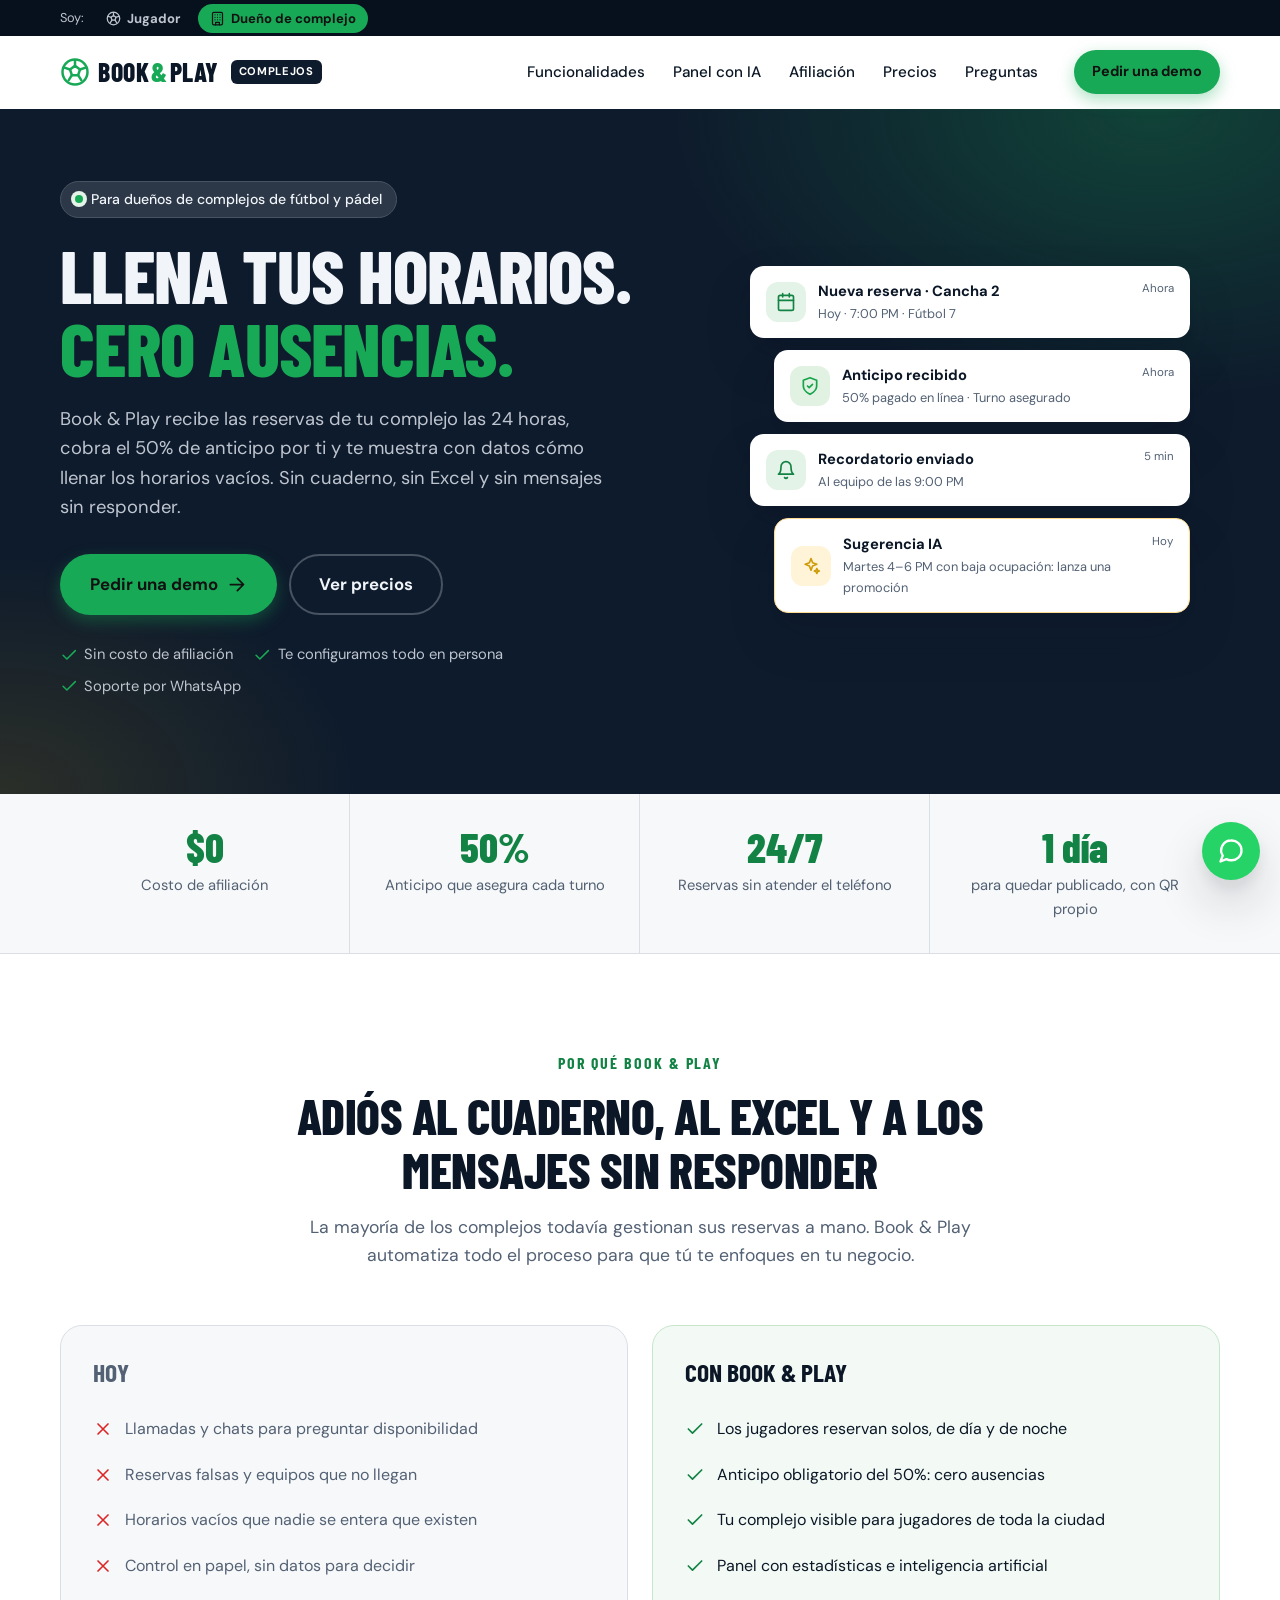
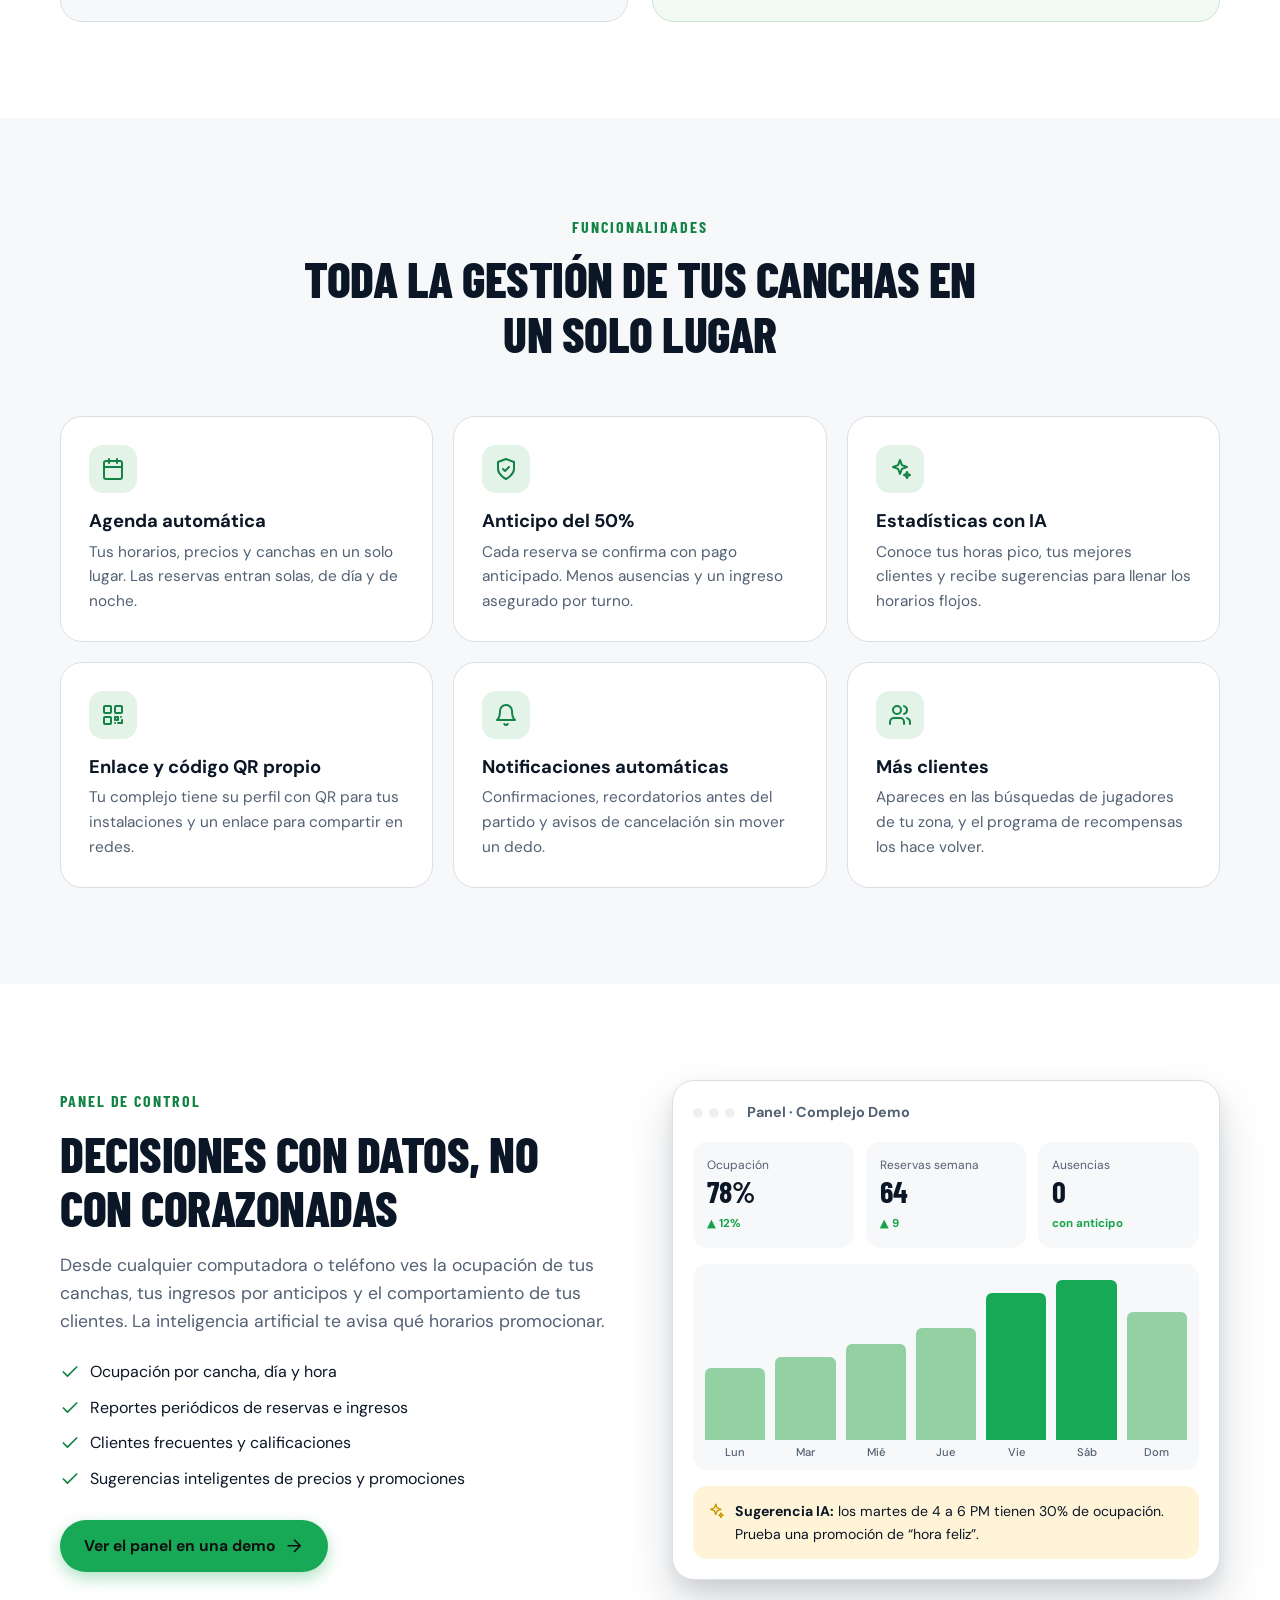
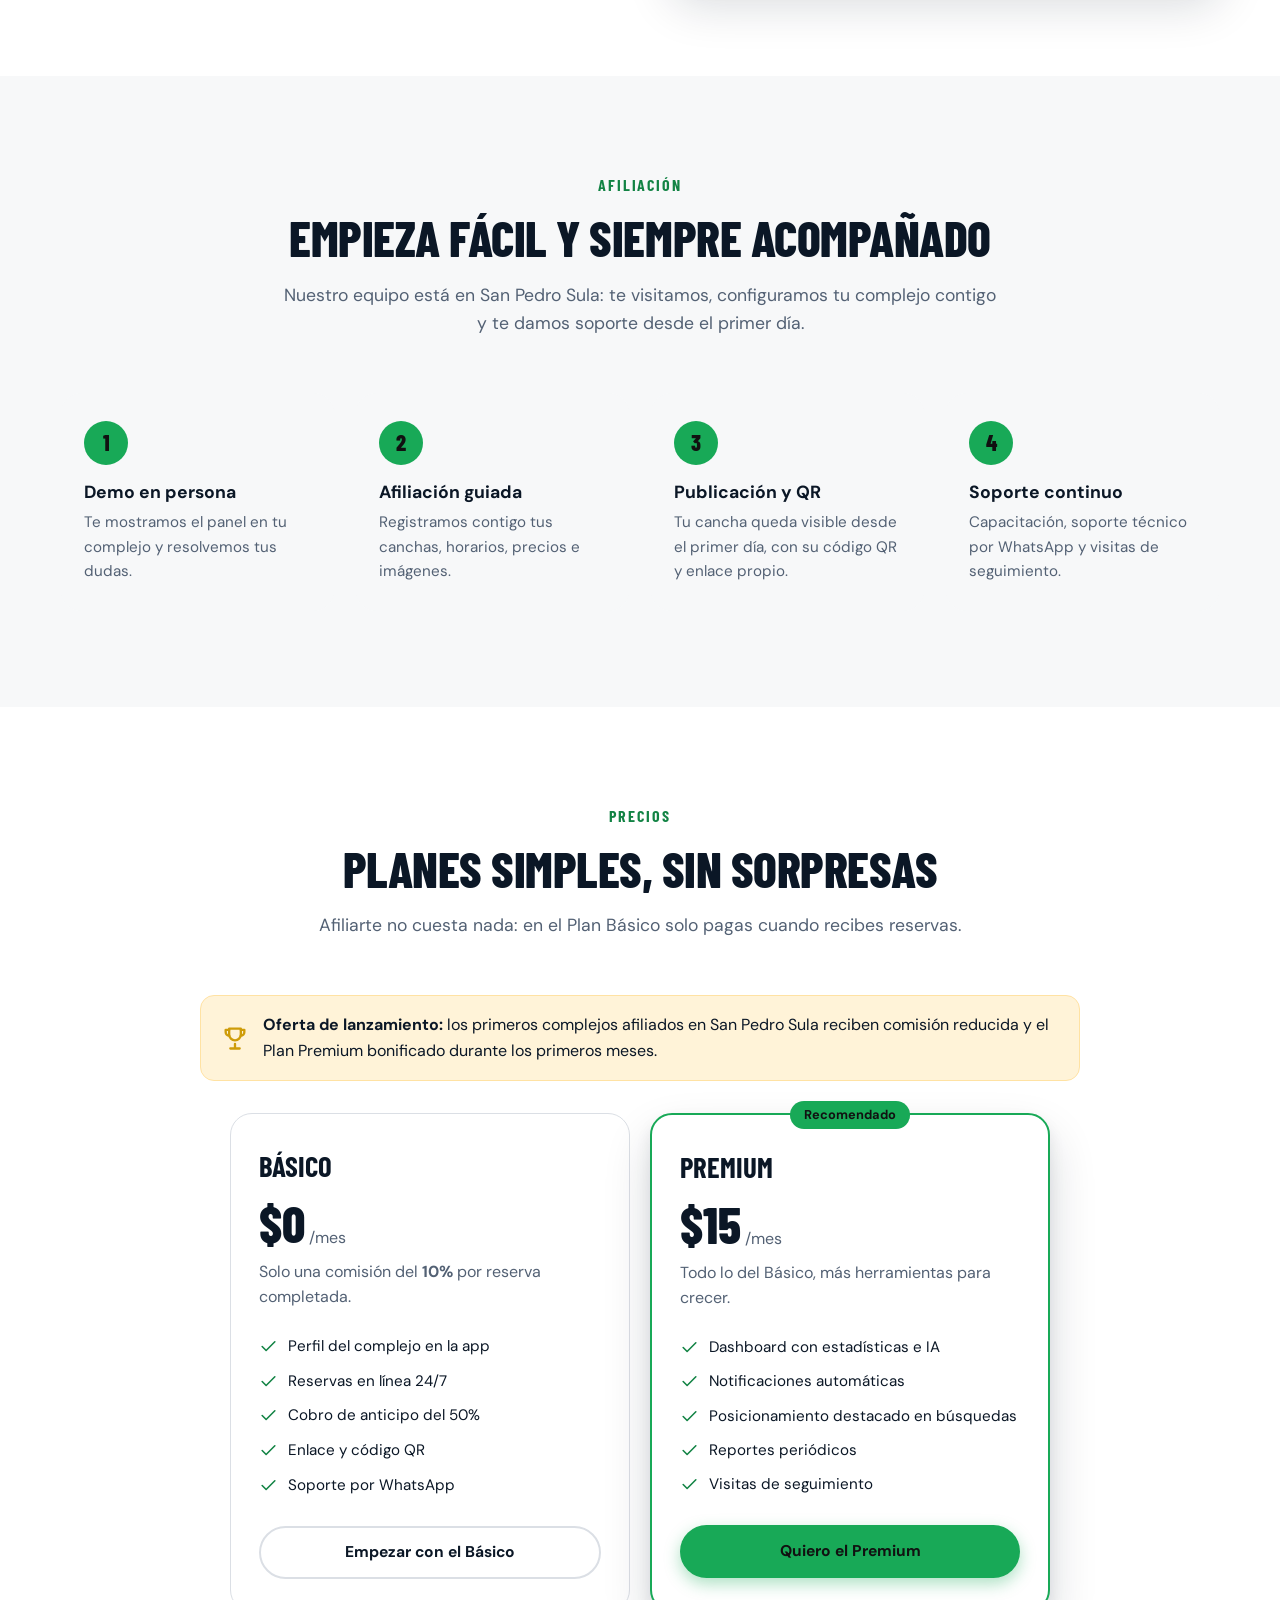
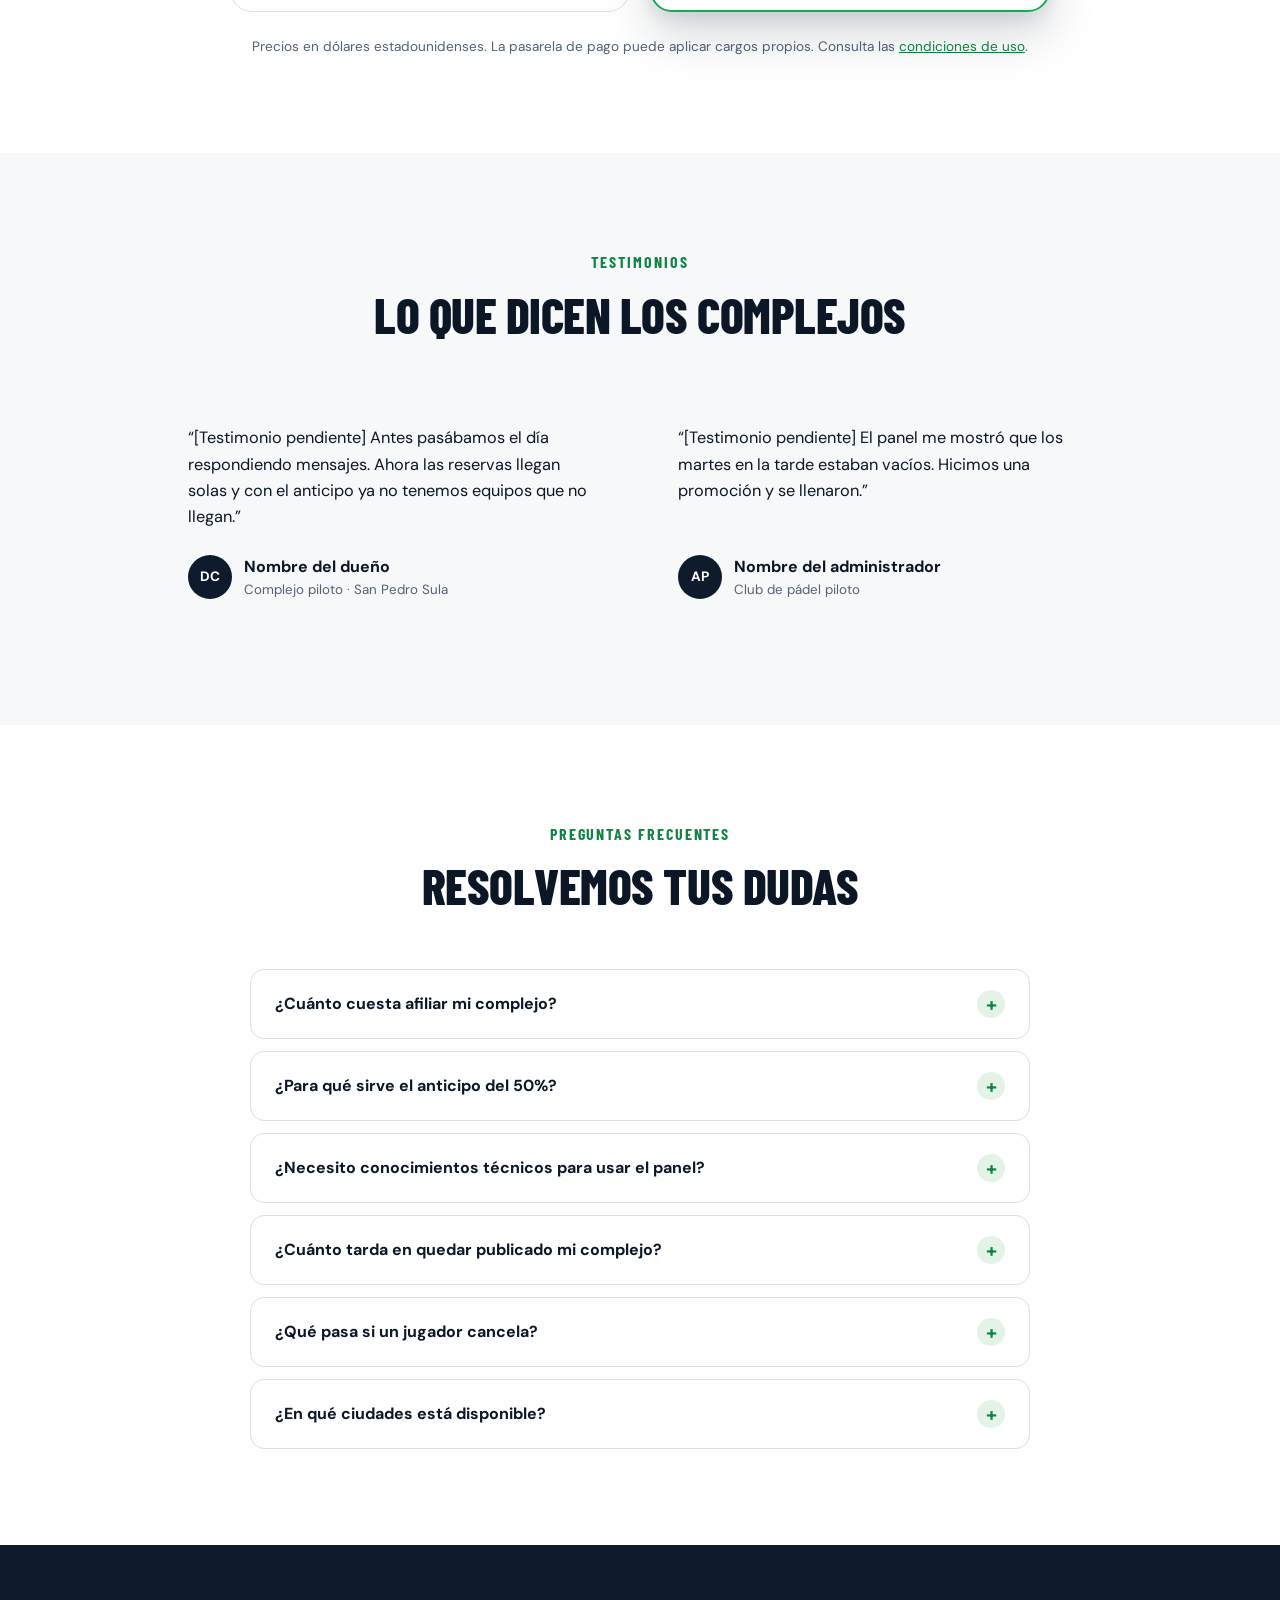
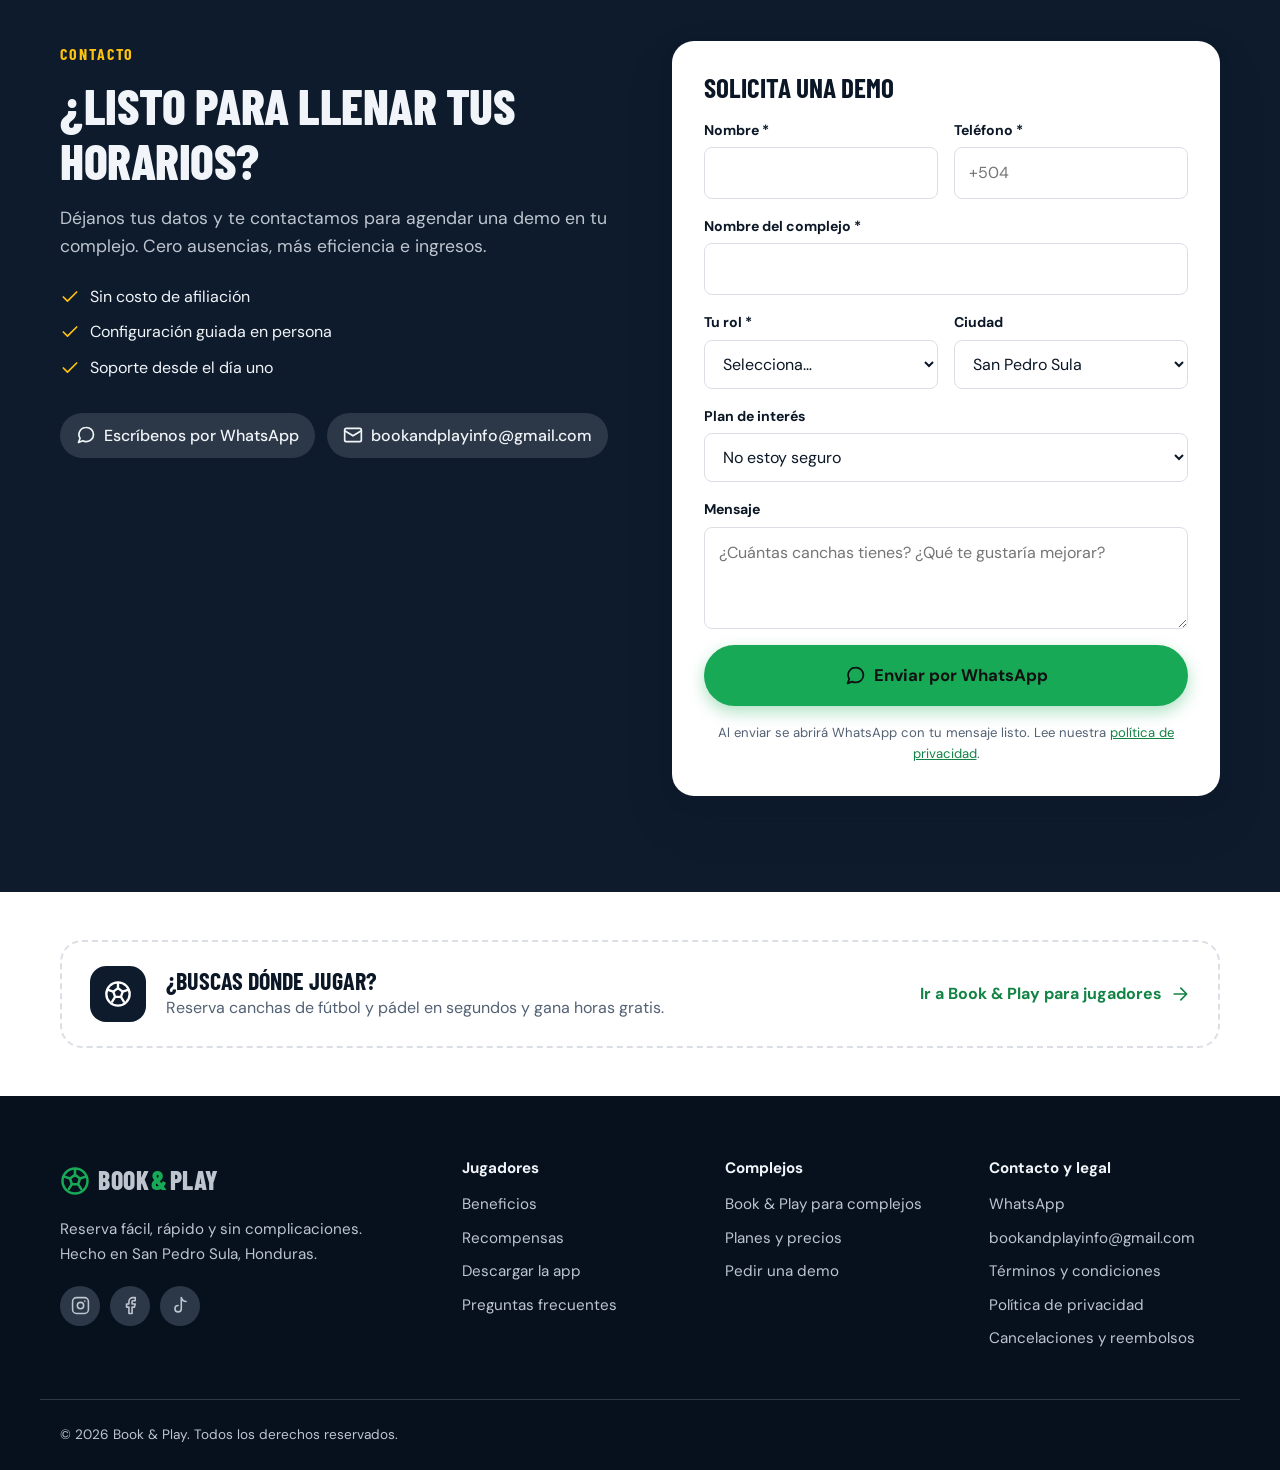
==== complejos.html @ 52aa07d8 "Separar el sitio en una página para jugadores y otra para complejos index.html queda solo para jugad" ====
<!doctype html>
<html lang="es">
<head>
  <meta charset="utf-8">
  <meta name="viewport" content="width=device-width, initial-scale=1">
  <title>Book &amp; Play para complejos — Reservas automáticas y cero ausencias</title>
  <meta name="description" content="Software de reservas para complejos de fútbol y pádel en San Pedro Sula: reservas en línea 24/7, anticipo obligatorio del 50%, estadísticas con IA y afiliación guiada en persona.">

  <meta property="og:title" content="Book &amp; Play para complejos — Cero ausencias, más eficiencia e ingresos">
  <meta property="og:description" content="Reservas automáticas con anticipo del 50% y un panel con estadísticas e IA para tu complejo deportivo.">
  <meta property="og:type" content="website">

  <link rel="icon" href="assets/favicon.svg" type="image/svg+xml">

  <link rel="preconnect" href="https://fonts.googleapis.com">
  <link rel="preconnect" href="https://fonts.gstatic.com" crossorigin>
  <link href="https://fonts.googleapis.com/css2?family=Barlow+Condensed:wght@600;700;800&family=DM+Sans:opsz,wght@9..40,400;9..40,500;9..40,700&display=swap" rel="stylesheet">

  <link rel="stylesheet" href="css/theme.css">
  <link rel="stylesheet" href="css/styles.css">
  <script src="js/theme.js"></script>
</head>
<body data-audience="complejos">
  <!-- ===== Íconos (sprite SVG) — mantener igual que en index.html ===== -->
  <svg width="0" height="0" style="position:absolute" aria-hidden="true">
    <defs>
      <symbol id="i-search" viewBox="0 0 24 24"><circle cx="11" cy="11" r="7"/><path d="m20 20-3.5-3.5"/></symbol>
      <symbol id="i-calendar" viewBox="0 0 24 24"><rect x="3" y="4" width="18" height="18" rx="2"/><path d="M16 2v4M8 2v4M3 10h18"/></symbol>
      <symbol id="i-shield" viewBox="0 0 24 24"><path d="M12 22s8-4 8-10V5l-8-3-8 3v7c0 6 8 10 8 10z"/><path d="m9 12 2 2 4-4"/></symbol>
      <symbol id="i-gift" viewBox="0 0 24 24"><rect x="3" y="8" width="18" height="4" rx="1"/><path d="M12 8v13M19 12v7a2 2 0 0 1-2 2H7a2 2 0 0 1-2-2v-7"/><path d="M7.5 8a2.5 2.5 0 0 1 0-5C11 3 12 8 12 8s1-5 4.5-5a2.5 2.5 0 0 1 0 5"/></symbol>
      <symbol id="i-chart" viewBox="0 0 24 24"><path d="M3 3v18h18"/><path d="M7 16v-5M12 16V8M17 16v-8"/></symbol>
      <symbol id="i-bell" viewBox="0 0 24 24"><path d="M6 8a6 6 0 0 1 12 0c0 7 3 9 3 9H3s3-2 3-9"/><path d="M10.3 21a1.94 1.94 0 0 0 3.4 0"/></symbol>
      <symbol id="i-star" viewBox="0 0 24 24"><path d="m12 2 3.09 6.26L22 9.27l-5 4.87 1.18 6.88L12 17.77l-6.18 3.25L7 14.14 2 9.27l6.91-1.01z"/></symbol>
      <symbol id="i-share" viewBox="0 0 24 24"><circle cx="18" cy="5" r="3"/><circle cx="6" cy="12" r="3"/><circle cx="18" cy="19" r="3"/><path d="m8.6 13.5 6.8 4M15.4 6.5l-6.8 4"/></symbol>
      <symbol id="i-qr" viewBox="0 0 24 24"><rect x="3" y="3" width="7" height="7" rx="1"/><rect x="14" y="3" width="7" height="7" rx="1"/><rect x="3" y="14" width="7" height="7" rx="1"/><path d="M14 14h3v3h-3zM20 14v.01M14 20h.01M17 20h4v-3"/></symbol>
      <symbol id="i-sparkles" viewBox="0 0 24 24"><path d="M12 3l1.9 5.1L19 10l-5.1 1.9L12 17l-1.9-5.1L5 10l5.1-1.9z"/><path d="M19 15l.9 2.1L22 18l-2.1.9L19 21l-.9-2.1L16 18l2.1-.9z"/></symbol>
      <symbol id="i-clock" viewBox="0 0 24 24"><circle cx="12" cy="12" r="9"/><path d="M12 7v5l3 2"/></symbol>
      <symbol id="i-trophy" viewBox="0 0 24 24"><path d="M8 21h8M12 17v4M7 4h10v5a5 5 0 0 1-10 0z"/><path d="M17 5h3v2a3 3 0 0 1-3 3M7 5H4v2a3 3 0 0 0 3 3"/></symbol>
      <symbol id="i-check" viewBox="0 0 24 24"><path d="M20 6 9 17l-5-5"/></symbol>
      <symbol id="i-x" viewBox="0 0 24 24"><path d="M18 6 6 18M6 6l12 12"/></symbol>
      <symbol id="i-users" viewBox="0 0 24 24"><path d="M16 21v-2a4 4 0 0 0-4-4H6a4 4 0 0 0-4 4v2"/><circle cx="9" cy="7" r="4"/><path d="M22 21v-2a4 4 0 0 0-3-3.87M16 3.13a4 4 0 0 1 0 7.75"/></symbol>
      <symbol id="i-chat" viewBox="0 0 24 24"><path d="M21 11.5a8.4 8.4 0 0 1-9 8.4 8.6 8.6 0 0 1-3.9-.9L3 21l1.9-5.1A8.4 8.4 0 0 1 12 3a8.4 8.4 0 0 1 9 8.5z"/></symbol>
      <symbol id="i-card" viewBox="0 0 24 24"><rect x="2" y="5" width="20" height="14" rx="2"/><path d="M2 10h20"/></symbol>
      <symbol id="i-pin" viewBox="0 0 24 24"><path d="M20 10c0 6-8 12-8 12s-8-6-8-12a8 8 0 0 1 16 0z"/><circle cx="12" cy="10" r="3"/></symbol>
      <symbol id="i-mail" viewBox="0 0 24 24"><rect x="2" y="4" width="20" height="16" rx="2"/><path d="m22 7-10 6L2 7"/></symbol>
      <symbol id="i-arrow" viewBox="0 0 24 24"><path d="M5 12h14M13 5l7 7-7 7"/></symbol>
      <symbol id="i-menu" viewBox="0 0 24 24"><path d="M4 6h16M4 12h16M4 18h16"/></symbol>
      <symbol id="i-building" viewBox="0 0 24 24"><rect x="4" y="2" width="16" height="20" rx="2"/><path d="M9 22v-4h6v4M8 6h.01M16 6h.01M12 6h.01M12 10h.01M12 14h.01M16 10h.01M16 14h.01M8 10h.01M8 14h.01"/></symbol>
      <symbol id="i-instagram" viewBox="0 0 24 24"><rect x="2" y="2" width="20" height="20" rx="5"/><circle cx="12" cy="12" r="4"/><path d="M17.5 6.5h.01"/></symbol>
      <symbol id="i-facebook" viewBox="0 0 24 24"><path d="M18 2h-3a5 5 0 0 0-5 5v3H7v4h3v8h4v-8h3l1-4h-4V7a1 1 0 0 1 1-1h3z"/></symbol>
      <symbol id="i-tiktok" viewBox="0 0 24 24"><path d="M9 12a4 4 0 1 0 4 4V2c1 3 3 5 6 5"/></symbol>
      <symbol id="i-ball" viewBox="0 0 24 24"><circle cx="12" cy="12" r="10"/><path d="m12 7 4 3-1.5 4.5h-5L8 10z"/><path d="M12 7V2.5M16 10l4.5-1.5M14.5 14.5l2.5 4M9.5 14.5 7 18.5M8 10 3.5 8.5"/></symbol>
    </defs>
  </svg>

  <a class="skip-link" href="#contenido">Saltar al contenido</a>

  <!-- ===================== HEADER (con selector de público) ===================== -->
  <header class="site-header" data-header>
    <nav class="audience-bar" aria-label="Elige tu perfil">
      <div class="container audience-bar__inner">
        <span class="audience-bar__label">Soy:</span>
        <a class="audience-bar__link" href="index.html"><svg><use href="#i-ball"/></svg> Jugador</a>
        <a class="audience-bar__link" href="complejos.html" aria-current="page"><svg><use href="#i-building"/></svg> Dueño de complejo</a>
      </div>
    </nav>
    <div class="container site-header__inner">
      <a class="logo" href="complejos.html" aria-label="Book & Play para complejos, inicio">
        <svg class="logo__mark"><use href="#i-ball"/></svg>
        <span class="logo__text">Book<span class="logo__amp">&amp;</span>Play</span>
        <span class="logo__tag">Complejos</span>
      </a>

      <nav class="nav" id="nav" aria-label="Principal">
        <ul class="nav__list">
          <li><a href="#funcionalidades">Funcionalidades</a></li>
          <li><a href="#panel">Panel con IA</a></li>
          <li><a href="#como-funciona">Afiliación</a></li>
          <li><a href="#precios">Precios</a></li>
          <li><a href="#preguntas">Preguntas</a></li>
        </ul>
        <div class="nav__cta">
          <a class="btn btn--primary btn--sm" href="#contacto">Pedir una demo</a>
        </div>
      </nav>

      <button class="nav-toggle" type="button" aria-controls="nav" aria-expanded="false" aria-label="Abrir menú" data-nav-toggle>
        <svg><use href="#i-menu"/></svg>
      </button>
    </div>
  </header>

  <main id="contenido">
    <!-- ===================== HERO (complejos) ===================== -->
    <section class="hero hero--dark" id="inicio">
      <div class="container hero__grid">
        <div class="hero__copy">
          <p class="pill pill--dark"><span class="pill__dot"></span> Para dueños de complejos de fútbol y pádel</p>
          <h1 class="hero__title">Llena tus horarios. <span class="hl">Cero ausencias.</span></h1>
          <p class="hero__lead">Book &amp; Play recibe las reservas de tu complejo las 24 horas, cobra el 50% de anticipo por ti y te muestra con datos cómo llenar los horarios vacíos. Sin cuaderno, sin Excel y sin mensajes sin responder.</p>
          <div class="hero__ctas">
            <a class="btn btn--primary btn--lg" href="#contacto">Pedir una demo <svg><use href="#i-arrow"/></svg></a>
            <a class="btn btn--outline-light btn--lg" href="#precios">Ver precios</a>
          </div>
          <ul class="hero__trust">
            <li><svg><use href="#i-check"/></svg> Sin costo de afiliación</li>
            <li><svg><use href="#i-check"/></svg> Te configuramos todo en persona</li>
            <li><svg><use href="#i-check"/></svg> Soporte por WhatsApp</li>
          </ul>
        </div>

        <!-- Notificaciones que recibe el dueño (ilustrativo) -->
        <div class="notif-stack" aria-hidden="true">
          <div class="notif">
            <span class="notif__icon"><svg><use href="#i-calendar"/></svg></span>
            <div><strong>Nueva reserva · Cancha 2</strong><small>Hoy · 7:00 PM · Fútbol 7</small></div>
            <em>Ahora</em>
          </div>
          <div class="notif">
            <span class="notif__icon notif__icon--ok"><svg><use href="#i-shield"/></svg></span>
            <div><strong>Anticipo recibido</strong><small>50% pagado en línea · Turno asegurado</small></div>
            <em>Ahora</em>
          </div>
          <div class="notif">
            <span class="notif__icon"><svg><use href="#i-bell"/></svg></span>
            <div><strong>Recordatorio enviado</strong><small>Al equipo de las 9:00 PM</small></div>
            <em>5 min</em>
          </div>
          <div class="notif notif--ai">
            <span class="notif__icon notif__icon--accent"><svg><use href="#i-sparkles"/></svg></span>
            <div><strong>Sugerencia IA</strong><small>Martes 4–6 PM con baja ocupación: lanza una promoción</small></div>
            <em>Hoy</em>
          </div>
        </div>
      </div>
    </section>

    <!-- ===================== DATOS CLAVE ===================== -->
    <section class="facts facts--light" aria-label="Datos clave">
      <div class="container facts__grid">
        <div class="fact"><strong>$0</strong><span>Costo de afiliación</span></div>
        <div class="fact"><strong>50%</strong><span>Anticipo que asegura cada turno</span></div>
        <div class="fact"><strong>24/7</strong><span>Reservas sin atender el teléfono</span></div>
        <div class="fact"><strong>1 día</strong><span>para quedar publicado, con QR propio</span></div>
      </div>
    </section>

    <!-- ===================== PROBLEMA → SOLUCIÓN ===================== -->
    <section class="section" id="propuesta">
      <div class="container">
        <header class="section__head">
          <p class="eyebrow">Por qué Book &amp; Play</p>
          <h2 class="section__title">Adiós al cuaderno, al Excel y a los mensajes sin responder</h2>
          <p class="section__lead">La mayoría de los complejos todavía gestionan sus reservas a mano. Book &amp; Play automatiza todo el proceso para que tú te enfoques en tu negocio.</p>
        </header>

        <div class="compare">
          <div class="compare__col compare__col--before reveal">
            <h3>Hoy</h3>
            <ul>
              <li><svg><use href="#i-x"/></svg> Llamadas y chats para preguntar disponibilidad</li>
              <li><svg><use href="#i-x"/></svg> Reservas falsas y equipos que no llegan</li>
              <li><svg><use href="#i-x"/></svg> Horarios vacíos que nadie se entera que existen</li>
              <li><svg><use href="#i-x"/></svg> Control en papel, sin datos para decidir</li>
            </ul>
          </div>
          <div class="compare__col compare__col--after reveal">
            <h3>Con Book &amp; Play</h3>
            <ul>
              <li><svg><use href="#i-check"/></svg> Los jugadores reservan solos, de día y de noche</li>
              <li><svg><use href="#i-check"/></svg> Anticipo obligatorio del 50%: cero ausencias</li>
              <li><svg><use href="#i-check"/></svg> Tu complejo visible para jugadores de toda la ciudad</li>
              <li><svg><use href="#i-check"/></svg> Panel con estadísticas e inteligencia artificial</li>
            </ul>
          </div>
        </div>
      </div>
    </section>

    <!-- ===================== FUNCIONALIDADES ===================== -->
    <section class="section section--alt" id="funcionalidades">
      <div class="container">
        <header class="section__head">
          <p class="eyebrow">Funcionalidades</p>
          <h2 class="section__title">Toda la gestión de tus canchas en un solo lugar</h2>
        </header>
        <div class="cards">
          <article class="card reveal">
            <span class="card__icon"><svg><use href="#i-calendar"/></svg></span>
            <h3>Agenda automática</h3>
            <p>Tus horarios, precios y canchas en un solo lugar. Las reservas entran solas, de día y de noche.</p>
          </article>
          <article class="card reveal">
            <span class="card__icon"><svg><use href="#i-shield"/></svg></span>
            <h3>Anticipo del 50%</h3>
            <p>Cada reserva se confirma con pago anticipado. Menos ausencias y un ingreso asegurado por turno.</p>
          </article>
          <article class="card reveal">
            <span class="card__icon"><svg><use href="#i-sparkles"/></svg></span>
            <h3>Estadísticas con IA</h3>
            <p>Conoce tus horas pico, tus mejores clientes y recibe sugerencias para llenar los horarios flojos.</p>
          </article>
          <article class="card reveal">
            <span class="card__icon"><svg><use href="#i-qr"/></svg></span>
            <h3>Enlace y código QR propio</h3>
            <p>Tu complejo tiene su perfil con QR para tus instalaciones y un enlace para compartir en redes.</p>
          </article>
          <article class="card reveal">
            <span class="card__icon"><svg><use href="#i-bell"/></svg></span>
            <h3>Notificaciones automáticas</h3>
            <p>Confirmaciones, recordatorios antes del partido y avisos de cancelación sin mover un dedo.</p>
          </article>
          <article class="card reveal">
            <span class="card__icon"><svg><use href="#i-users"/></svg></span>
            <h3>Más clientes</h3>
            <p>Apareces en las búsquedas de jugadores de tu zona, y el programa de recompensas los hace volver.</p>
          </article>
        </div>
      </div>
    </section>

    <!-- ===================== PANEL ===================== -->
    <section class="section" id="panel">
      <div class="container split">
        <div class="split__copy">
          <p class="eyebrow">Panel de control</p>
          <h2 class="section__title">Decisiones con datos, no con corazonadas</h2>
          <p class="section__lead">Desde cualquier computadora o teléfono ves la ocupación de tus canchas, tus ingresos por anticipos y el comportamiento de tus clientes. La inteligencia artificial te avisa qué horarios promocionar.</p>
          <ul class="checklist">
            <li><svg><use href="#i-check"/></svg> Ocupación por cancha, día y hora</li>
            <li><svg><use href="#i-check"/></svg> Reportes periódicos de reservas e ingresos</li>
            <li><svg><use href="#i-check"/></svg> Clientes frecuentes y calificaciones</li>
            <li><svg><use href="#i-check"/></svg> Sugerencias inteligentes de precios y promociones</li>
          </ul>
          <a class="btn btn--primary" href="#contacto">Ver el panel en una demo <svg><use href="#i-arrow"/></svg></a>
        </div>

        <!-- Mockup del dashboard (datos ilustrativos) -->
        <div class="dash reveal" aria-hidden="true">
          <div class="dash__top">
            <span class="dash__dots"><i></i><i></i><i></i></span>
            <span class="dash__title">Panel · Complejo Demo</span>
          </div>
          <div class="dash__kpis">
            <div><small>Ocupación</small><strong>78%</strong><em class="up">▲ 12%</em></div>
            <div><small>Reservas semana</small><strong>64</strong><em class="up">▲ 9</em></div>
            <div><small>Ausencias</small><strong>0</strong><em class="up">con anticipo</em></div>
          </div>
          <div class="dash__chart">
            <div class="dash__bars">
              <span style="--h:45%"><b>Lun</b></span>
              <span style="--h:52%"><b>Mar</b></span>
              <span style="--h:60%"><b>Mié</b></span>
              <span style="--h:70%"><b>Jue</b></span>
              <span style="--h:92%" class="is-peak"><b>Vie</b></span>
              <span style="--h:100%" class="is-peak"><b>Sáb</b></span>
              <span style="--h:80%"><b>Dom</b></span>
            </div>
          </div>
          <div class="dash__ai">
            <svg><use href="#i-sparkles"/></svg>
            <p><strong>Sugerencia IA:</strong> los martes de 4 a 6 PM tienen 30% de ocupación. Prueba una promoción de “hora feliz”.</p>
          </div>
        </div>
      </div>
    </section>

    <!-- ===================== CÓMO FUNCIONA ===================== -->
    <section class="section section--alt" id="como-funciona">
      <div class="container">
        <header class="section__head">
          <p class="eyebrow">Afiliación</p>
          <h2 class="section__title">Empieza fácil y siempre acompañado</h2>
          <p class="section__lead">Nuestro equipo está en San Pedro Sula: te visitamos, configuramos tu complejo contigo y te damos soporte desde el primer día.</p>
        </header>

        <ol class="steps">
          <li class="step reveal">
            <span class="step__num">1</span>
            <h3>Demo en persona</h3>
            <p>Te mostramos el panel en tu complejo y resolvemos tus dudas.</p>
          </li>
          <li class="step reveal">
            <span class="step__num">2</span>
            <h3>Afiliación guiada</h3>
            <p>Registramos contigo tus canchas, horarios, precios e imágenes.</p>
          </li>
          <li class="step reveal">
            <span class="step__num">3</span>
            <h3>Publicación y QR</h3>
            <p>Tu cancha queda visible desde el primer día, con su código QR y enlace propio.</p>
          </li>
          <li class="step reveal">
            <span class="step__num">4</span>
            <h3>Soporte continuo</h3>
            <p>Capacitación, soporte técnico por WhatsApp y visitas de seguimiento.</p>
          </li>
        </ol>
      </div>
    </section>

    <!-- ===================== PRECIOS ===================== -->
    <section class="section" id="precios">
      <div class="container">
        <header class="section__head">
          <p class="eyebrow">Precios</p>
          <h2 class="section__title">Planes simples, sin sorpresas</h2>
          <p class="section__lead">Afiliarte no cuesta nada: en el Plan Básico solo pagas cuando recibes reservas.</p>
        </header>

        <!-- TODO equipo: confirmar comisión final y oferta de lanzamiento -->
        <div class="promo-banner reveal">
          <svg><use href="#i-trophy"/></svg>
          <p><strong>Oferta de lanzamiento:</strong> los primeros complejos afiliados en San Pedro Sula reciben comisión reducida y el Plan Premium bonificado durante los primeros meses.</p>
        </div>

        <div class="pricing pricing--two">
          <article class="plan reveal">
            <h3 class="plan__name">Básico</h3>
            <p class="plan__price"><span class="plan__amount">$0</span><span class="plan__period">/mes</span></p>
            <p class="plan__desc">Solo una comisión del <strong>10%</strong> por reserva completada.</p>
            <ul class="plan__list">
              <li><svg><use href="#i-check"/></svg> Perfil del complejo en la app</li>
              <li><svg><use href="#i-check"/></svg> Reservas en línea 24/7</li>
              <li><svg><use href="#i-check"/></svg> Cobro de anticipo del 50%</li>
              <li><svg><use href="#i-check"/></svg> Enlace y código QR</li>
              <li><svg><use href="#i-check"/></svg> Soporte por WhatsApp</li>
            </ul>
            <a class="btn btn--outline btn--block" href="#contacto" data-plan="Básico">Empezar con el Básico</a>
          </article>

          <article class="plan plan--featured reveal">
            <p class="plan__badge">Recomendado</p>
            <h3 class="plan__name">Premium</h3>
            <p class="plan__price"><span class="plan__amount">$15</span><span class="plan__period">/mes</span></p>
            <p class="plan__desc">Todo lo del Básico, más herramientas para crecer.</p>
            <ul class="plan__list">
              <li><svg><use href="#i-check"/></svg> Dashboard con estadísticas e IA</li>
              <li><svg><use href="#i-check"/></svg> Notificaciones automáticas</li>
              <li><svg><use href="#i-check"/></svg> Posicionamiento destacado en búsquedas</li>
              <li><svg><use href="#i-check"/></svg> Reportes periódicos</li>
              <li><svg><use href="#i-check"/></svg> Visitas de seguimiento</li>
            </ul>
            <a class="btn btn--primary btn--block" href="#contacto" data-plan="Premium">Quiero el Premium</a>
          </article>
        </div>
        <p class="fine-print">Precios en dólares estadounidenses. La pasarela de pago puede aplicar cargos propios. Consulta las <a href="legal.html#terminos">condiciones de uso</a>.</p>
      </div>
    </section>

    <!-- ===================== TESTIMONIOS ===================== -->
    <!-- IMPORTANTE: estos testimonios son PLANTILLAS. Reemplazarlos por testimonios reales
         (con permiso) de los complejos del piloto antes de difundir el sitio. -->
    <section class="section section--alt" id="testimonios">
      <div class="container">
        <header class="section__head">
          <p class="eyebrow">Testimonios</p>
          <h2 class="section__title">Lo que dicen los complejos</h2>
        </header>
        <div class="quotes">
          <figure class="quote reveal">
            <blockquote>“[Testimonio pendiente] Antes pasábamos el día respondiendo mensajes. Ahora las reservas llegan solas y con el anticipo ya no tenemos equipos que no llegan.”</blockquote>
            <figcaption><span class="avatar">DC</span><span><strong>Nombre del dueño</strong><small>Complejo piloto · San Pedro Sula</small></span></figcaption>
          </figure>
          <figure class="quote reveal">
            <blockquote>“[Testimonio pendiente] El panel me mostró que los martes en la tarde estaban vacíos. Hicimos una promoción y se llenaron.”</blockquote>
            <figcaption><span class="avatar">AP</span><span><strong>Nombre del administrador</strong><small>Club de pádel piloto</small></span></figcaption>
          </figure>
        </div>
      </div>
    </section>

    <!-- ===================== FAQ ===================== -->
    <section class="section" id="preguntas">
      <div class="container container--narrow">
        <header class="section__head">
          <p class="eyebrow">Preguntas frecuentes</p>
          <h2 class="section__title">Resolvemos tus dudas</h2>
        </header>
        <div class="faq">
          <details class="faq__item">
            <summary>¿Cuánto cuesta afiliar mi complejo?</summary>
            <p>La afiliación no tiene costo. En el Plan Básico solo pagas una comisión por cada reserva completada; el Plan Premium cuesta $15 al mes e incluye el dashboard con estadísticas e IA.</p>
          </details>
          <details class="faq__item">
            <summary>¿Para qué sirve el anticipo del 50%?</summary>
            <p>Confirma que la reserva es real. Te asegura el ingreso del turno y elimina las reservas falsas y las ausencias. El jugador paga el 50% restante en tu complejo.</p>
          </details>
          <details class="faq__item">
            <summary>¿Necesito conocimientos técnicos para usar el panel?</summary>
            <p>No. Nuestro equipo te acompaña en la configuración y te capacita. El panel funciona desde cualquier computadora o teléfono.</p>
          </details>
          <details class="faq__item">
            <summary>¿Cuánto tarda en quedar publicado mi complejo?</summary>
            <p>Después de la visita de afiliación, en la que registramos tus canchas, horarios, precios e imágenes, tu complejo queda visible para los jugadores desde el primer día.</p>
          </details>
          <details class="faq__item">
            <summary>¿Qué pasa si un jugador cancela?</summary>
            <p>Se aplica la <a href="legal.html#cancelacion">política de cancelación</a>: si cancela con poca anticipación, el anticipo no se reembolsa, porque ese turno ya estaba apartado para él.</p>
          </details>
          <details class="faq__item">
            <summary>¿En qué ciudades está disponible?</summary>
            <p>Arrancamos en San Pedro Sula y su zona metropolitana (Choloma, Villanueva, La Lima y El Progreso). Luego llegaremos a Tegucigalpa y otras ciudades del país.</p>
          </details>
        </div>
      </div>
    </section>

    <!-- ===================== CONTACTO / DEMO ===================== -->
    <section class="section section--dark" id="contacto">
      <div class="container split split--top">
        <div class="split__copy">
          <p class="eyebrow eyebrow--on-dark">Contacto</p>
          <h2 class="section__title">¿Listo para llenar tus horarios?</h2>
          <p class="section__lead">Déjanos tus datos y te contactamos para agendar una demo en tu complejo. Cero ausencias, más eficiencia e ingresos.</p>
          <ul class="checklist checklist--on-dark">
            <li><svg><use href="#i-check"/></svg> Sin costo de afiliación</li>
            <li><svg><use href="#i-check"/></svg> Configuración guiada en persona</li>
            <li><svg><use href="#i-check"/></svg> Soporte desde el día uno</li>
          </ul>
          <div class="contact-direct">
            <a class="contact-direct__item" href="#" data-wa-link><svg><use href="#i-chat"/></svg> Escríbenos por WhatsApp</a>
            <a class="contact-direct__item" href="#" data-email-link><svg><use href="#i-mail"/></svg> <span data-email-text>correo</span></a>
          </div>
        </div>

        <form class="form" data-contact-form novalidate>
          <h3 class="form__title">Solicita una demo</h3>
          <div class="form__row">
            <label class="field">
              <span>Nombre *</span>
              <input type="text" name="nombre" autocomplete="name" required>
            </label>
            <label class="field">
              <span>Teléfono *</span>
              <input type="tel" name="telefono" autocomplete="tel" inputmode="tel" placeholder="+504" required>
            </label>
          </div>
          <label class="field">
            <span>Nombre del complejo *</span>
            <input type="text" name="complejo" autocomplete="organization" required>
          </label>
          <div class="form__row">
            <label class="field">
              <span>Tu rol *</span>
              <select name="rol" required>
                <option value="">Selecciona…</option>
                <option>Dueño</option>
                <option>Administrador</option>
                <option>Recepción</option>
                <option>Otro</option>
              </select>
            </label>
            <label class="field">
              <span>Ciudad</span>
              <select name="ciudad">
                <option>San Pedro Sula</option>
                <option>Choloma</option>
                <option>Villanueva</option>
                <option>La Lima</option>
                <option>El Progreso</option>
                <option>Tegucigalpa</option>
                <option>Otra</option>
              </select>
            </label>
          </div>
          <label class="field">
            <span>Plan de interés</span>
            <select name="plan">
              <option>No estoy seguro</option>
              <option>Básico</option>
              <option>Premium</option>
            </select>
          </label>
          <label class="field">
            <span>Mensaje</span>
            <textarea name="mensaje" rows="3" placeholder="¿Cuántas canchas tienes? ¿Qué te gustaría mejorar?"></textarea>
          </label>
          <p class="form__error" role="alert" hidden data-form-error>Completa los campos marcados con *.</p>
          <button class="btn btn--primary btn--block btn--lg" type="submit"><svg><use href="#i-chat"/></svg> Enviar por WhatsApp</button>
          <p class="form__note">Al enviar se abrirá WhatsApp con tu mensaje listo. Lee nuestra <a href="legal.html#privacidad">política de privacidad</a>.</p>
        </form>
      </div>
    </section>

    <!-- ===================== CRUCE AL OTRO PÚBLICO ===================== -->
    <section class="section section--tight">
      <div class="container">
        <a class="cross-banner reveal" href="index.html">
          <span class="cross-banner__icon"><svg><use href="#i-ball"/></svg></span>
          <span class="cross-banner__text">
            <strong>¿Buscas dónde jugar?</strong>
            <span>Reserva canchas de fútbol y pádel en segundos y gana horas gratis.</span>
          </span>
          <span class="cross-banner__cta">Ir a Book &amp; Play para jugadores <svg><use href="#i-arrow"/></svg></span>
        </a>
      </div>
    </section>
  </main>

  <!-- ===================== FOOTER ===================== -->
  <footer class="site-footer">
    <div class="container site-footer__grid">
      <div class="site-footer__brand">
        <a class="logo logo--light" href="index.html">
          <svg class="logo__mark"><use href="#i-ball"/></svg>
          <span class="logo__text">Book<span class="logo__amp">&amp;</span>Play</span>
        </a>
        <p>Reserva fácil, rápido y sin complicaciones. Hecho en San Pedro Sula, Honduras.</p>
        <div class="socials">
          <!-- TODO: enlaces reales de redes -->
          <a href="#" aria-label="Instagram"><svg><use href="#i-instagram"/></svg></a>
          <a href="#" aria-label="Facebook"><svg><use href="#i-facebook"/></svg></a>
          <a href="#" aria-label="TikTok"><svg><use href="#i-tiktok"/></svg></a>
        </div>
      </div>
      <div>
        <h4>Jugadores</h4>
        <ul>
          <li><a href="index.html#funcionalidades">Beneficios</a></li>
          <li><a href="index.html#recompensas">Recompensas</a></li>
          <li><a href="index.html#app">Descargar la app</a></li>
          <li><a href="index.html#preguntas">Preguntas frecuentes</a></li>
        </ul>
      </div>
      <div>
        <h4>Complejos</h4>
        <ul>
          <li><a href="complejos.html">Book &amp; Play para complejos</a></li>
          <li><a href="complejos.html#precios">Planes y precios</a></li>
          <li><a href="complejos.html#contacto">Pedir una demo</a></li>
        </ul>
      </div>
      <div>
        <h4>Contacto y legal</h4>
        <ul>
          <li><a href="#" data-wa-link>WhatsApp</a></li>
          <li><a href="#" data-email-link><span data-email-text>Correo</span></a></li>
          <li><a href="legal.html#terminos">Términos y condiciones</a></li>
          <li><a href="legal.html#privacidad">Política de privacidad</a></li>
          <li><a href="legal.html#cancelacion">Cancelaciones y reembolsos</a></li>
        </ul>
      </div>
    </div>
    <div class="container site-footer__bottom">
      <p>© <span data-year>2026</span> Book &amp; Play. Todos los derechos reservados.</p>
    </div>
  </footer>

  <!-- Botón flotante de WhatsApp -->
  <a class="wa-float" href="#" data-wa-link aria-label="Escríbenos por WhatsApp">
    <svg><use href="#i-chat"/></svg>
  </a>

  <script src="js/config.js"></script>
  <script src="js/main.js"></script>
</body>
</html>
---- css/theme.css ----
/* =====================================================================
   TEMA DE COLORES — Book & Play
   ---------------------------------------------------------------------
   Para cambiar la colorimetría de TODO el sitio, editá solo el bloque
   "1. COLORES DE MARCA". El resto se deriva automáticamente.

   Alternativas:
   - Probar paletas en vivo: abrí el sitio con ?colores  (ej: index.html?colores)
   - Desde la consola del navegador:
       BookPlayTheme.setBrandColors({ primary: '#ff5a1f' })
       BookPlayTheme.applyPalette('electrico')
   ===================================================================== */

:root {
  /* ---------- 1. COLORES DE MARCA (lo único que hay que tocar) ---------- */
  --brand-primary: #18a957;   /* Botones, enlaces, acentos principales      */
  --brand-secondary: #0e1b2c; /* Fondos oscuros, footer, títulos            */
  --brand-accent: #ffc20e;    /* Realces: badges, ofertas, detalles         */
  --brand-neutral: #64748b;   /* Base de los grises (bordes, texto suave)   */

  /* Texto que va ENCIMA de cada color de marca.
     theme.js los recalcula solo según el contraste; estos son el respaldo. */
  --on-primary: #ffffff;
  --on-secondary: #ffffff;
  --on-accent: #1a1a1a;
  /* Primario usado como texto sobre fondo blanco (theme.js lo oscurece si hace falta) */
  --primary-ink: color-mix(in oklab, var(--brand-primary) 80%, black);

  /* ---------- 2. DERIVADOS AUTOMÁTICOS (no hace falta tocarlos) ---------- */
  --primary-700: color-mix(in oklab, var(--brand-primary) 72%, black);
  --primary-600: color-mix(in oklab, var(--brand-primary) 86%, black);
  --primary-300: color-mix(in oklab, var(--brand-primary) 55%, white);
  --primary-200: color-mix(in oklab, var(--brand-primary) 30%, white);
  --primary-100: color-mix(in oklab, var(--brand-primary) 14%, white);
  --primary-50: color-mix(in oklab, var(--brand-primary) 6%, white);

  --accent-600: color-mix(in oklab, var(--brand-accent) 85%, black);
  --accent-100: color-mix(in oklab, var(--brand-accent) 22%, white);

  --secondary-900: color-mix(in oklab, var(--brand-secondary) 80%, black);
  --secondary-700: color-mix(in oklab, var(--brand-secondary) 85%, white);
  --secondary-600: color-mix(in oklab, var(--brand-secondary) 72%, white);

  /* Superficies y texto */
  --color-bg: #ffffff;
  --color-surface: color-mix(in oklab, var(--brand-neutral) 5%, white);
  --color-surface-2: color-mix(in oklab, var(--brand-neutral) 11%, white);
  --color-border: color-mix(in oklab, var(--brand-neutral) 22%, white);
  --color-text: color-mix(in oklab, var(--brand-secondary) 92%, black);
  --color-text-muted: color-mix(in oklab, var(--brand-neutral) 88%, black);
  --color-text-on-dark: #f1f5f9;
  --color-text-on-dark-muted: color-mix(in oklab, var(--brand-neutral) 40%, white);

  /* Estados */
  --color-success: #16a34a;
  --color-danger: #dc2626;
  --color-whatsapp: #25d366;

  /* ---------- 3. TIPOGRAFÍA ---------- */
  --font-display: "Barlow Condensed", "Arial Narrow", system-ui, sans-serif;
  --font-body: "DM Sans", system-ui, -apple-system, "Segoe UI", Roboto, sans-serif;

  /* ---------- 4. FORMA Y SOMBRAS ---------- */
  --radius-sm: 8px;
  --radius-md: 14px;
  --radius-lg: 22px;
  --radius-pill: 999px;
  --shadow-sm: 0 1px 2px rgb(15 23 42 / 0.06), 0 1px 3px rgb(15 23 42 / 0.08);
  --shadow-md: 0 6px 18px rgb(15 23 42 / 0.08), 0 2px 6px rgb(15 23 42 / 0.06);
  --shadow-lg: 0 24px 48px rgb(15 23 42 / 0.16), 0 8px 16px rgb(15 23 42 / 0.08);
}

/* =====================================================================
   PALETAS PREDEFINIDAS
   Se activan con <html data-theme="nombre"> o con BookPlayTheme.applyPalette('nombre').
   Para agregar una nueva: copiá un bloque y cambiá los 3 colores
   (y agregala también en PALETAS dentro de js/theme.js).
   ===================================================================== */
[data-theme="cancha"] {
  --brand-primary: #18a957;
  --brand-secondary: #0e1b2c;
  --brand-accent: #ffc20e;
}

[data-theme="portada"] {
  /* Inspirada en la portada del plan de negocios (amarillo + gris carbón) */
  --brand-primary: #ffc20e;
  --brand-secondary: #2b2b2b;
  --brand-accent: #ff7a00;
}

[data-theme="electrico"] {
  --brand-primary: #1463ff;
  --brand-secondary: #0b1533;
  --brand-accent: #c6ff3d;
}

[data-theme="padel"] {
  --brand-primary: #b6e51f;
  --brand-secondary: #13213c;
  --brand-accent: #ff5a36;
}

[data-theme="atardecer"] {
  --brand-primary: #ff5a1f;
  --brand-secondary: #1c1530;
  --brand-accent: #ffd23f;
}
---- css/styles.css ----
/* =====================================================================
   Book & Play — estilos del sitio
   Todos los colores salen de css/theme.css (variables). No usar colores
   "a mano" aquí: si hace falta uno nuevo, agregalo como variable en theme.css.
   ===================================================================== */

/* ---------- Reset y base ---------- */
*,
*::before,
*::after { box-sizing: border-box; }

html { scroll-behavior: smooth; scroll-padding-top: 124px; -webkit-text-size-adjust: 100%; }
@media (prefers-reduced-motion: reduce) { html { scroll-behavior: auto; } }

body {
  margin: 0;
  font-family: var(--font-body);
  font-size: 1rem;
  line-height: 1.6;
  color: var(--color-text);
  background: var(--color-bg);
  -webkit-font-smoothing: antialiased;
  overflow-x: clip; /* nunca permitir scroll horizontal (clip no rompe position: sticky) */
}
body.nav-open { overflow: hidden; }

img, svg { display: block; max-width: 100%; }
a { color: var(--primary-ink); }
h1, h2, h3, h4 { margin: 0; line-height: 1.1; color: inherit; }
p { margin: 0; }
ul, ol { margin: 0; padding: 0; list-style: none; }
button, input, select, textarea { font: inherit; color: inherit; }

/* Íconos del sprite */
svg:has(> use) {
  width: 1.25em;
  height: 1.25em;
  flex-shrink: 0;
  fill: none;
  stroke: currentColor;
  stroke-width: 2;
  stroke-linecap: round;
  stroke-linejoin: round;
}

:focus-visible { outline: 3px solid var(--primary-300); outline-offset: 2px; border-radius: 4px; }

.skip-link {
  position: absolute; left: 16px; top: -60px; z-index: 100;
  padding: 10px 16px; border-radius: var(--radius-sm);
  background: var(--brand-secondary); color: var(--on-secondary);
}
.skip-link:focus { top: 12px; }

.container { width: 100%; max-width: 1200px; margin: 0 auto; padding: 0 20px; }
.container--narrow { max-width: 820px; }

/* ---------- Botones ---------- */
.btn {
  display: inline-flex; align-items: center; justify-content: center; gap: 8px;
  padding: 12px 22px; border-radius: var(--radius-pill);
  border: 2px solid transparent;
  font-weight: 700; font-size: 0.975rem; text-decoration: none; cursor: pointer;
  transition: transform .15s ease, background-color .2s ease, box-shadow .2s ease, color .2s ease;
  white-space: nowrap;
}
.btn:hover { transform: translateY(-1px); }
.btn:active { transform: translateY(0); }
.btn--sm { padding: 8px 16px; font-size: 0.9rem; }
.btn--lg { padding: 15px 28px; font-size: 1.05rem; }
.btn--block { width: 100%; }

.btn--primary { background: var(--brand-primary); color: var(--on-primary); box-shadow: 0 6px 16px color-mix(in oklab, var(--brand-primary) 35%, transparent); }
.btn--primary:hover { background: var(--primary-600); }
.btn--outline { border-color: var(--color-border); color: var(--color-text); background: var(--color-bg); }
.btn--outline:hover { border-color: var(--brand-primary); color: var(--primary-ink); }
.btn--ghost { color: var(--color-text); background: transparent; }
.btn--ghost:hover { background: var(--color-surface-2); }

/* ---------- Tipografía de secciones ---------- */
.eyebrow {
  display: inline-block; margin-bottom: 12px;
  font-family: var(--font-display); font-weight: 700; font-size: 1rem;
  letter-spacing: .12em; text-transform: uppercase; color: var(--primary-ink);
}
.eyebrow--on-dark { color: var(--brand-accent); }
.eyebrow--on-primary { color: var(--on-primary); opacity: .85; }

.section { padding: 96px 0; }
.section--tight { padding: 48px 0; }
.section--alt { background: var(--color-surface); }
.section--dark { background: var(--brand-secondary); color: var(--color-text-on-dark); }
.section--dark .section__lead { color: var(--color-text-on-dark-muted); }
.section--dark .section__lead strong { color: var(--color-text-on-dark); }

.section__head { max-width: 720px; margin: 0 auto 56px; text-align: center; }
.section__title {
  font-family: var(--font-display); font-weight: 800;
  font-size: clamp(2rem, 4.2vw, 3.1rem); letter-spacing: -0.01em; text-transform: uppercase;
}
.section__lead { margin-top: 16px; font-size: 1.1rem; color: var(--color-text-muted); }

/* ---------- Header ---------- */
.site-header {
  --header-h: 72px; /* alto total del header; con barra de público = 36 + 72 */
  position: sticky; top: 0; z-index: 50;
  border-bottom: 1px solid transparent;
  transition: border-color .2s ease, box-shadow .2s ease;
}
/* El desenfoque va en un pseudo-elemento: si se pone backdrop-filter en el
   propio header, el menú móvil (position: fixed) queda atrapado dentro de él. */
.site-header::before {
  content: ""; position: absolute; inset: 0; z-index: -1;
  background: color-mix(in oklab, var(--color-bg) 85%, transparent);
  backdrop-filter: saturate(160%) blur(12px);
  -webkit-backdrop-filter: saturate(160%) blur(12px);
}
body.nav-open .site-header::before { background: var(--color-bg); }
.site-header.is-scrolled { border-bottom-color: var(--color-border); box-shadow: var(--shadow-sm); }
.site-header__inner { display: flex; align-items: center; gap: 24px; height: 72px; }

.logo { display: inline-flex; align-items: center; gap: 8px; text-decoration: none; color: var(--color-text); }
.logo__mark { width: 30px !important; height: 30px !important; color: var(--brand-primary); }
.logo__text { font-family: var(--font-display); font-weight: 800; font-size: 1.6rem; letter-spacing: .02em; text-transform: uppercase; }
.logo__amp { color: var(--brand-primary); margin: 0 2px; }
.logo--light { color: var(--color-text-on-dark); }

.nav { display: flex; align-items: center; gap: 24px; margin-left: auto; }
.nav__list { display: flex; gap: 4px; }
.nav__list a {
  display: block; padding: 8px 12px; border-radius: var(--radius-sm);
  color: var(--color-text); text-decoration: none; font-weight: 500; font-size: .95rem;
}
.nav__list a:hover { background: var(--color-surface-2); }
.nav__cta { display: flex; gap: 8px; }

.nav-toggle {
  display: none; margin-left: auto; padding: 8px; border: 0; border-radius: var(--radius-sm);
  background: transparent; cursor: pointer;
}
.nav-toggle svg { width: 28px; height: 28px; }

@media (max-width: 960px) {
  .nav-toggle { display: inline-flex; }
  .nav {
    position: fixed; inset: var(--header-h) 0 0 0; z-index: 49;
    flex-direction: column; align-items: stretch; gap: 24px;
    padding: 24px 20px; background: var(--color-bg);
    transform: translateX(100%); visibility: hidden;
    transition: transform .25s ease, visibility .25s;
    overflow-y: auto;
  }
  .nav.is-open { transform: none; visibility: visible; }
  .nav__list { flex-direction: column; }
  .nav__list a { padding: 14px 12px; font-size: 1.1rem; border-bottom: 1px solid var(--color-border); border-radius: 0; }
  .nav__cta { flex-direction: column; }
  .nav__cta .btn { padding: 14px; }
}

/* ---------- Hero ---------- */
.hero {
  position: relative; overflow: hidden; padding: 72px 0 96px;
  background:
    radial-gradient(900px 500px at 85% 10%, var(--primary-100), transparent 60%),
    radial-gradient(600px 400px at 0% 100%, var(--accent-100), transparent 60%),
    var(--color-bg);
}
.hero__grid { display: grid; grid-template-columns: 1.1fr .9fr; gap: 48px; align-items: center; }

.pill {
  display: inline-flex; align-items: center; gap: 8px; margin-bottom: 20px;
  padding: 6px 14px; border-radius: var(--radius-pill);
  background: var(--color-bg); border: 1px solid var(--color-border);
  font-size: .88rem; font-weight: 500; color: var(--color-text-muted);
}
.pill__dot { width: 8px; height: 8px; border-radius: 50%; background: var(--brand-primary); box-shadow: 0 0 0 4px var(--primary-100); }

.hero__title {
  font-family: var(--font-display); font-weight: 800; text-transform: uppercase;
  font-size: clamp(2.6rem, 6vw, 4.6rem); line-height: 1; letter-spacing: -0.01em;
}
.hl { color: var(--primary-ink); }
.hero__lead { margin-top: 20px; max-width: 560px; font-size: 1.15rem; color: var(--color-text-muted); }
.hero__ctas { display: flex; flex-wrap: wrap; gap: 12px; margin-top: 32px; }
.hero__trust { display: flex; flex-wrap: wrap; gap: 8px 20px; margin-top: 28px; font-size: .92rem; color: var(--color-text-muted); }
.hero__trust li { display: inline-flex; align-items: center; gap: 6px; }
.hero__trust svg { color: var(--color-success); }

/* Mockup de teléfono */
.hero__visual { position: relative; display: flex; justify-content: center; padding: 20px 0; }
.phone {
  position: relative; width: 290px; padding: 12px; border-radius: 44px;
  background: var(--brand-secondary); box-shadow: var(--shadow-lg);
  transform: rotate(-3deg);
}
.phone__notch { position: absolute; top: 18px; left: 50%; width: 90px; height: 22px; margin-left: -45px; border-radius: 12px; background: var(--brand-secondary); z-index: 2; }
.phone__screen { display: flex; flex-direction: column; gap: 12px; min-height: 540px; padding: 46px 14px 16px; border-radius: 34px; background: var(--color-surface); }
.app-top { display: flex; justify-content: space-between; align-items: center; font-size: .85rem; }
.app-top__hello { font-weight: 700; }
.app-top__mins { display: inline-flex; align-items: center; gap: 4px; padding: 3px 8px; border-radius: var(--radius-pill); background: var(--accent-100); color: var(--color-text); font-weight: 700; font-size: .75rem; }
.app-search { display: flex; align-items: center; gap: 8px; padding: 10px 12px; border-radius: 12px; background: var(--color-bg); border: 1px solid var(--color-border); font-size: .8rem; color: var(--color-text-muted); }
.app-chips { display: flex; gap: 6px; }
.app-chips span { padding: 5px 10px; border-radius: var(--radius-pill); background: var(--color-bg); border: 1px solid var(--color-border); font-size: .72rem; font-weight: 600; }
.app-chips .is-active { background: var(--brand-primary); color: var(--on-primary); border-color: transparent; }
.app-court { display: flex; flex-direction: column; gap: 10px; padding: 10px; border-radius: 18px; background: var(--color-bg); box-shadow: var(--shadow-sm); }
.app-court__img {
  height: 120px; border-radius: 12px;
  background:
    linear-gradient(90deg, transparent 49.4%, rgb(255 255 255 / .7) 49.5% 50.5%, transparent 50.6%),
    radial-gradient(circle at 50% 50%, transparent 22px, rgb(255 255 255 / .7) 23px 24px, transparent 25px),
    repeating-linear-gradient(90deg, var(--brand-primary) 0 28px, var(--primary-600) 28px 56px);
}
.app-court__info { display: flex; flex-direction: column; gap: 2px; font-size: .82rem; }
.app-court__info span { display: inline-flex; align-items: center; gap: 4px; color: var(--color-text-muted); font-size: .74rem; }
.app-court__info svg { width: 12px; height: 12px; }
.app-slots { display: grid; grid-template-columns: repeat(4, 1fr); gap: 5px; }
.app-slots span { padding: 6px 0; text-align: center; border-radius: 8px; border: 1px solid var(--color-border); font-size: .66rem; font-weight: 600; }
.app-slots .is-selected { background: var(--brand-secondary); color: var(--on-secondary); border-color: transparent; }
.app-slots .is-taken { color: var(--color-border); text-decoration: line-through; }
.app-pay { padding: 10px; border-radius: 12px; background: var(--brand-primary); color: var(--on-primary); text-align: center; font-weight: 700; font-size: .82rem; }

.float-card {
  position: absolute; display: flex; align-items: center; gap: 10px;
  padding: 12px 16px; border-radius: var(--radius-md);
  background: var(--color-bg); box-shadow: var(--shadow-lg); font-size: .85rem;
  animation: float 5s ease-in-out infinite;
}
.float-card strong { display: block; }
.float-card small { color: var(--color-text-muted); }
.float-card--a { top: 18%; left: -2%; }
.float-card--b { bottom: 14%; right: -2%; animation-delay: -2.5s; }
.float-card__icon { display: grid; place-items: center; width: 36px; height: 36px; border-radius: 10px; background: var(--primary-100); color: var(--primary-ink); }
.float-card__icon--accent { background: var(--accent-100); color: var(--color-text); }
@keyframes float { 50% { transform: translateY(-8px); } }
@media (prefers-reduced-motion: reduce) { .float-card { animation: none; } }

@media (max-width: 960px) {
  .hero { padding: 48px 0 72px; }
  .hero__grid { grid-template-columns: 1fr; }
  .hero__visual { margin-top: 16px; }
  .float-card--a { left: 0; }
  .float-card--b { right: 0; }
}
.app-chips span, .app-slots span { white-space: nowrap; }
@media (max-width: 420px) {
  .phone { width: 272px; }
  .app-slots span { font-size: .6rem; }
  .float-card { font-size: .78rem; padding: 10px 12px; }
}

/* ---------- Datos clave ---------- */
.facts { background: var(--brand-secondary); color: var(--color-text-on-dark); }
.facts__grid { display: grid; grid-template-columns: repeat(4, 1fr); }
.fact { padding: 32px 20px; text-align: center; border-right: 1px solid var(--secondary-700); }
.fact:last-child { border-right: 0; }
.fact strong { display: block; font-family: var(--font-display); font-weight: 800; font-size: 2.6rem; line-height: 1; color: var(--brand-accent); }
.fact span { display: block; margin-top: 6px; font-size: .92rem; color: var(--color-text-on-dark-muted); }
@media (max-width: 760px) {
  .facts__grid { grid-template-columns: repeat(2, 1fr); }
  .fact:nth-child(2) { border-right: 0; }
  .fact:nth-child(-n+2) { border-bottom: 1px solid var(--secondary-700); }
}

/* ---------- Comparación antes / después ---------- */
.compare { display: grid; grid-template-columns: 1fr 1fr; gap: 24px; }
.compare__col { padding: 32px; border-radius: var(--radius-lg); border: 1px solid var(--color-border); }
.compare__col h3 { margin-bottom: 20px; font-family: var(--font-display); font-size: 1.6rem; text-transform: uppercase; }
.compare__col li { display: flex; gap: 12px; align-items: flex-start; padding: 10px 0; }
.compare__col li svg { margin-top: 3px; }
.compare__col--before { background: var(--color-surface); color: var(--color-text-muted); }
.compare__col--before svg { color: var(--color-danger); }
.compare__col--after { background: var(--primary-50); border-color: var(--primary-200); }
.compare__col--after svg { color: var(--primary-ink); }
@media (max-width: 760px) { .compare { grid-template-columns: 1fr; } }

/* ---------- Tabs ---------- */
.tabs__list {
  display: flex; width: fit-content; max-width: 100%; margin: 0 auto 40px; padding: 6px; gap: 4px;
  border-radius: var(--radius-pill); background: var(--color-bg); border: 1px solid var(--color-border);
}
.tabs__tab {
  padding: 10px 22px; border: 0; border-radius: var(--radius-pill);
  background: transparent; font-weight: 700; cursor: pointer; color: var(--color-text-muted);
  transition: background-color .2s ease, color .2s ease;
}
.tabs__tab[aria-selected="true"] { background: var(--brand-secondary); color: var(--on-secondary); }
@media (max-width: 520px) { .tabs__tab { padding: 10px 14px; font-size: .88rem; } }

/* ---------- Tarjetas ---------- */
.cards { display: grid; grid-template-columns: repeat(3, 1fr); gap: 20px; }
.card {
  padding: 28px; border-radius: var(--radius-lg); background: var(--color-bg);
  border: 1px solid var(--color-border);
  transition: transform .2s ease, box-shadow .2s ease, border-color .2s ease;
}
.card:hover { transform: translateY(-4px); box-shadow: var(--shadow-md); border-color: var(--primary-200); }
.card__icon { display: grid; place-items: center; width: 48px; height: 48px; margin-bottom: 18px; border-radius: 14px; background: var(--primary-100); color: var(--primary-ink); }
.card__icon svg { width: 24px; height: 24px; }
.card h3 { margin-bottom: 8px; font-size: 1.15rem; }
.card p { color: var(--color-text-muted); font-size: .96rem; }
@media (max-width: 960px) { .cards { grid-template-columns: repeat(2, 1fr); } }
@media (max-width: 600px) { .cards { grid-template-columns: 1fr; } }

/* ---------- Split (texto + visual) ---------- */
.split { display: grid; grid-template-columns: 1fr 1fr; gap: 64px; align-items: center; }
.split--top { align-items: start; }
.split--reverse .split__copy { order: 2; }
.split__copy .section__title { text-align: left; }
.split__copy .btn { margin-top: 28px; }
@media (max-width: 960px) {
  .split { grid-template-columns: 1fr; gap: 48px; }
  .split--reverse .split__copy { order: 0; }
}

.checklist { display: grid; gap: 10px; margin-top: 24px; }
.checklist li { display: flex; gap: 10px; align-items: flex-start; }
.checklist svg { margin-top: 3px; color: var(--primary-ink); }
.checklist--on-dark svg { color: var(--brand-accent); }

/* ---------- Dashboard mockup ---------- */
.dash { padding: 20px; border-radius: var(--radius-lg); background: var(--color-bg); border: 1px solid var(--color-border); box-shadow: var(--shadow-lg); }
.dash__top { display: flex; align-items: center; gap: 12px; margin-bottom: 18px; }
.dash__dots { display: flex; gap: 6px; }
.dash__dots i { width: 10px; height: 10px; border-radius: 50%; background: var(--color-surface-2); }
.dash__title { font-weight: 700; font-size: .9rem; color: var(--color-text-muted); }
.dash__kpis { display: grid; grid-template-columns: repeat(3, 1fr); gap: 12px; }
.dash__kpis div { padding: 14px; border-radius: var(--radius-md); background: var(--color-surface); }
.dash__kpis small { display: block; font-size: .75rem; color: var(--color-text-muted); }
.dash__kpis strong { display: block; font-family: var(--font-display); font-size: 1.9rem; line-height: 1.1; }
.dash__kpis em { font-style: normal; font-size: .72rem; font-weight: 700; }
.dash__kpis .up { color: var(--color-success); }
.dash__chart { margin-top: 16px; padding: 16px 12px 30px; border-radius: var(--radius-md); background: var(--color-surface); }
.dash__bars { display: flex; align-items: flex-end; gap: 10px; height: 160px; }
.dash__bars span { position: relative; flex: 1; height: var(--h); border-radius: 6px 6px 0 0; background: var(--primary-300); }
.dash__bars span.is-peak { background: var(--brand-primary); }
.dash__bars b { position: absolute; bottom: -22px; left: 0; right: 0; text-align: center; font-size: .7rem; font-weight: 500; color: var(--color-text-muted); }
.dash__ai { display: flex; gap: 10px; align-items: flex-start; margin-top: 16px; padding: 14px; border-radius: var(--radius-md); background: var(--accent-100); font-size: .88rem; }
.dash__ai svg { margin-top: 2px; color: var(--accent-600); }
@media (max-width: 420px) { .dash__kpis strong { font-size: 1.4rem; } .dash__kpis div { padding: 10px; } }

/* ---------- Recompensas ---------- */
.calc { margin-top: 28px; padding: 24px; border-radius: var(--radius-lg); background: var(--secondary-700); }
.calc__label { display: flex; justify-content: space-between; gap: 12px; font-weight: 700; }
.calc__label output { min-width: 2ch; font-family: var(--font-display); font-size: 1.6rem; line-height: 1; color: var(--brand-accent); }
.calc__range {
  --fill: 16%;
  width: 100%; margin: 18px 0 22px; height: 8px; border-radius: 8px; appearance: none; -webkit-appearance: none; cursor: pointer;
  background: linear-gradient(90deg, var(--brand-primary) var(--fill), var(--secondary-600) var(--fill));
}
.calc__range::-webkit-slider-thumb { -webkit-appearance: none; width: 24px; height: 24px; border-radius: 50%; background: #fff; border: 4px solid var(--brand-primary); box-shadow: var(--shadow-md); }
.calc__range::-moz-range-thumb { width: 18px; height: 18px; border-radius: 50%; background: #fff; border: 4px solid var(--brand-primary); }
.calc__results { display: grid; grid-template-columns: 1fr 1fr; gap: 12px; }
.calc__results div { padding: 14px; border-radius: var(--radius-md); background: var(--brand-secondary); }
.calc__results strong { display: block; font-family: var(--font-display); font-size: 2.2rem; line-height: 1; color: var(--color-text-on-dark); }
.calc__results span { font-size: .85rem; color: var(--color-text-on-dark-muted); }

.rewards-visual { display: flex; flex-direction: column; align-items: center; gap: 18px; }
.ring {
  --p: 33;
  display: grid; place-items: center; width: min(300px, 75vw); aspect-ratio: 1; border-radius: 50%;
  background: conic-gradient(var(--brand-accent) calc(var(--p) * 1%), var(--secondary-700) 0);
  transition: background .3s ease;
}
.ring__inner { display: grid; place-items: center; align-content: center; width: 78%; aspect-ratio: 1; border-radius: 50%; background: var(--brand-secondary); }
.ring__inner strong { font-family: var(--font-display); font-size: 4.5rem; line-height: 1; color: var(--color-text-on-dark); }
.ring__inner span { color: var(--color-text-on-dark-muted); }
.rewards-visual__caption { max-width: 260px; text-align: center; font-size: .9rem; color: var(--color-text-on-dark-muted); }

/* ---------- Pasos ---------- */
.steps { display: grid; grid-template-columns: repeat(4, 1fr); gap: 20px; counter-reset: step; }
.step { position: relative; padding: 28px 24px; border-radius: var(--radius-lg); background: var(--color-surface); }
.step__num {
  display: grid; place-items: center; width: 44px; height: 44px; margin-bottom: 18px; border-radius: 50%;
  background: var(--brand-primary); color: var(--on-primary);
  font-family: var(--font-display); font-weight: 800; font-size: 1.4rem;
}
.step h3 { margin-bottom: 8px; font-size: 1.1rem; }
.step p { color: var(--color-text-muted); font-size: .95rem; }
@media (max-width: 960px) { .steps { grid-template-columns: repeat(2, 1fr); } }
@media (max-width: 560px) { .steps { grid-template-columns: 1fr; } }

/* ---------- Precios ---------- */
.promo-banner {
  display: flex; align-items: center; gap: 14px; max-width: 880px; margin: 0 auto 32px; padding: 16px 20px;
  border-radius: var(--radius-md); background: var(--accent-100); border: 1px solid color-mix(in oklab, var(--brand-accent) 50%, white);
}
.promo-banner svg { width: 28px; height: 28px; color: var(--accent-600); }

.pricing { display: grid; grid-template-columns: repeat(3, 1fr); gap: 20px; align-items: stretch; }
.plan {
  position: relative; display: flex; flex-direction: column; padding: 32px 28px;
  border-radius: var(--radius-lg); background: var(--color-bg); border: 1px solid var(--color-border);
}
.plan--featured { border: 2px solid var(--brand-primary); box-shadow: var(--shadow-lg); }
.plan__badge {
  position: absolute; top: -14px; left: 50%; transform: translateX(-50%);
  padding: 4px 14px; border-radius: var(--radius-pill);
  background: var(--brand-primary); color: var(--on-primary); font-size: .8rem; font-weight: 700;
}
.plan__tag { font-size: .8rem; font-weight: 700; letter-spacing: .08em; text-transform: uppercase; color: var(--color-text-muted); }
.plan__name { margin-top: 4px; font-family: var(--font-display); font-size: 1.8rem; text-transform: uppercase; }
.plan__price { display: flex; align-items: baseline; flex-wrap: wrap; gap: 4px; margin: 16px 0 8px; }
.plan__amount { font-family: var(--font-display); font-weight: 800; font-size: 3.2rem; line-height: 1; }
.plan__period { color: var(--color-text-muted); }
.plan__desc { color: var(--color-text-muted); min-height: 3.2em; }
.plan__list { display: grid; gap: 10px; margin: 24px 0 28px; flex: 1; }
.plan__list li { display: flex; gap: 10px; align-items: flex-start; font-size: .95rem; }
.plan__list svg { margin-top: 3px; color: var(--primary-ink); }
.fine-print { margin-top: 24px; text-align: center; font-size: .85rem; color: var(--color-text-muted); }
@media (max-width: 960px) {
  .pricing { grid-template-columns: 1fr; max-width: 480px; margin: 0 auto; }
  .plan--featured { order: -1; }
}

/* ---------- Testimonios ---------- */
.quotes { display: grid; grid-template-columns: repeat(2, 1fr); gap: 20px; max-width: 960px; margin: 0 auto; }
.quote { margin: 0; display: flex; flex-direction: column; justify-content: space-between; gap: 24px; padding: 28px; border-radius: var(--radius-lg); background: var(--color-surface); }
.quote blockquote { margin: 0; font-size: 1.02rem; }
.quote figcaption { display: flex; align-items: center; gap: 12px; }
.quote figcaption small { display: block; color: var(--color-text-muted); }
.avatar { display: grid; place-items: center; width: 44px; height: 44px; border-radius: 50%; background: var(--brand-secondary); color: var(--on-secondary); font-weight: 700; font-size: .85rem; }
@media (max-width: 960px) { .quotes { grid-template-columns: 1fr; max-width: 640px; margin: 0 auto; } }

/* ---------- Banner app ---------- */
.app-banner {
  display: flex; align-items: center; justify-content: space-between; gap: 32px; flex-wrap: wrap;
  padding: 48px; border-radius: var(--radius-lg);
  background: linear-gradient(135deg, var(--brand-primary), var(--primary-700));
  color: var(--on-primary);
}
.app-banner h2 { font-family: var(--font-display); font-weight: 800; font-size: clamp(1.8rem, 3.5vw, 2.6rem); text-transform: uppercase; }
.app-banner p { margin-top: 8px; max-width: 520px; opacity: .9; }
.store-badges { display: flex; gap: 12px; flex-wrap: wrap; }
.store-badge {
  display: flex; flex-direction: column; padding: 10px 20px; border-radius: 12px;
  background: var(--brand-secondary); color: var(--on-secondary); text-decoration: none; line-height: 1.2;
}
.store-badge small { font-size: .72rem; opacity: .8; }
.store-badge strong { font-size: 1.1rem; }
@media (max-width: 560px) { .app-banner { padding: 32px 24px; } }

/* ---------- FAQ ---------- */
.faq { display: grid; gap: 12px; }
.faq__item { border-radius: var(--radius-md); background: var(--color-bg); border: 1px solid var(--color-border); }
.faq__item summary {
  display: flex; justify-content: space-between; align-items: center; gap: 16px;
  padding: 20px 24px; font-weight: 700; cursor: pointer; list-style: none;
}
.faq__item summary::-webkit-details-marker { display: none; }
.faq__item summary::after {
  content: "+"; flex-shrink: 0; display: grid; place-items: center; width: 28px; height: 28px; border-radius: 50%;
  background: var(--primary-100); color: var(--primary-ink); font-size: 1.2rem; transition: transform .2s ease;
}
.faq__item[open] summary::after { transform: rotate(45deg); }
.faq__item p { padding: 0 24px 22px; color: var(--color-text-muted); }

/* ---------- Contacto / formulario ---------- */
.contact-direct { display: flex; flex-wrap: wrap; gap: 12px; margin-top: 32px; }
.contact-direct__item {
  display: inline-flex; align-items: center; gap: 8px; padding: 10px 16px; border-radius: var(--radius-pill);
  background: var(--secondary-700); color: var(--color-text-on-dark); text-decoration: none; font-weight: 500;
}
.contact-direct__item:hover { background: var(--secondary-600); }

.form { display: grid; gap: 16px; padding: 32px; border-radius: var(--radius-lg); background: var(--color-bg); color: var(--color-text); box-shadow: var(--shadow-lg); }
.form__title { font-family: var(--font-display); font-size: 1.7rem; text-transform: uppercase; }
.form__row { display: grid; grid-template-columns: 1fr 1fr; gap: 16px; }
.field { display: grid; gap: 6px; }
.field span { font-size: .88rem; font-weight: 700; }
.field input, .field select, .field textarea {
  width: 100%; padding: 12px 14px; border-radius: var(--radius-sm);
  border: 1.5px solid var(--color-border); background: var(--color-bg);
  transition: border-color .2s ease, box-shadow .2s ease;
}
.field textarea { resize: vertical; }
.field input:focus, .field select:focus, .field textarea:focus { outline: none; border-color: var(--brand-primary); box-shadow: 0 0 0 4px var(--primary-100); }
.field.is-invalid input, .field.is-invalid select { border-color: var(--color-danger); }
.form__error { color: var(--color-danger); font-size: .9rem; font-weight: 500; }
.form__note { font-size: .82rem; color: var(--color-text-muted); text-align: center; }
@media (max-width: 560px) { .form { padding: 24px 20px; } .form__row { grid-template-columns: 1fr; } }

/* ---------- Footer ---------- */
.site-footer { padding: 64px 0 24px; background: var(--secondary-900); color: var(--color-text-on-dark-muted); }
.site-footer__grid { display: grid; grid-template-columns: 1.6fr 1fr 1fr 1fr; gap: 32px; }
.site-footer__brand p { margin-top: 14px; max-width: 320px; font-size: .95rem; }
.site-footer h4 { margin-bottom: 14px; color: var(--color-text-on-dark); font-size: .95rem; }
.site-footer ul { display: grid; gap: 8px; }
.site-footer a { color: inherit; text-decoration: none; font-size: .95rem; }
.site-footer a:hover { color: var(--color-text-on-dark); }
.socials { display: flex; gap: 10px; margin-top: 20px; }
.socials a { display: grid; place-items: center; width: 40px; height: 40px; border-radius: 50%; background: var(--secondary-700); }
.socials a:hover { background: var(--brand-primary); color: var(--on-primary); }
.site-footer__bottom { margin-top: 48px; padding-top: 24px; border-top: 1px solid var(--secondary-700); font-size: .85rem; }
@media (max-width: 760px) { .site-footer__grid { grid-template-columns: 1fr 1fr; } .site-footer__brand { grid-column: 1 / -1; } }

/* ---------- Botón flotante WhatsApp ---------- */
.wa-float {
  position: fixed; right: 20px; bottom: 20px; z-index: 40;
  display: grid; place-items: center; width: 58px; height: 58px; border-radius: 50%;
  background: var(--color-whatsapp); color: #fff; box-shadow: var(--shadow-lg);
  transition: transform .2s ease;
}
.wa-float:hover { transform: scale(1.08); }
.wa-float svg { width: 28px; height: 28px; }

/* =====================================================================
   SEPARACIÓN POR PÚBLICO (jugadores / complejos)
   ===================================================================== */

/* ---------- Barra selectora "Soy: Jugador | Dueño de complejo" ---------- */
.site-header:has(.audience-bar) { --header-h: 108px; }
.audience-bar { background: var(--secondary-900); }
.audience-bar__inner { display: flex; align-items: center; gap: 6px; height: 36px; }
.audience-bar__label { margin-right: 4px; font-size: .8rem; color: var(--color-text-on-dark-muted); }
.audience-bar__link {
  display: inline-flex; align-items: center; gap: 6px; padding: 4px 12px; border-radius: var(--radius-pill);
  font-size: .82rem; font-weight: 700; text-decoration: none; color: var(--color-text-on-dark-muted);
  transition: background-color .2s ease, color .2s ease;
}
.audience-bar__link svg { width: 15px; height: 15px; }
.audience-bar__link:hover { color: var(--color-text-on-dark); background: var(--secondary-700); }
.audience-bar__link[aria-current="page"] { background: var(--brand-primary); color: var(--on-primary); }

/* Etiqueta junto al logo en la página de complejos */
.logo__tag {
  margin-left: 4px; padding: 3px 8px; border-radius: 6px;
  background: var(--brand-secondary); color: var(--on-secondary);
  font-size: .7rem; font-weight: 700; letter-spacing: .06em; text-transform: uppercase;
}
@media (max-width: 380px) { .logo__tag { display: none; } }

/* ---------- Hero oscuro (complejos) ---------- */
.hero--dark {
  color: var(--color-text-on-dark);
  background:
    radial-gradient(800px 480px at 90% 0%, color-mix(in oklab, var(--brand-primary) 28%, transparent), transparent 60%),
    radial-gradient(600px 400px at 0% 100%, color-mix(in oklab, var(--brand-accent) 12%, transparent), transparent 60%),
    var(--brand-secondary);
}
.hero--dark .hero__lead, .hero--dark .hero__trust { color: var(--color-text-on-dark-muted); }
.hero--dark .hl { color: var(--brand-primary); }
.hero--dark .hero__trust svg { color: var(--brand-primary); }
.pill--dark { background: var(--secondary-700); border-color: var(--secondary-600); color: var(--color-text-on-dark); }

.btn--outline-light { border-color: var(--secondary-600); color: var(--color-text-on-dark); background: transparent; }
.btn--outline-light:hover { border-color: var(--color-text-on-dark); }

/* Notificaciones del dueño (visual del hero de complejos) */
.notif-stack { display: grid; gap: 12px; max-width: 440px; width: 100%; justify-self: center; }
.notif {
  display: grid; grid-template-columns: auto 1fr auto; align-items: center; gap: 12px;
  padding: 14px 16px; border-radius: var(--radius-md);
  background: var(--color-bg); color: var(--color-text); box-shadow: var(--shadow-lg);
  animation: notif-in .6s ease both;
}
.notif:nth-child(2) { animation-delay: .15s; margin-left: 24px; }
.notif:nth-child(3) { animation-delay: .3s; }
.notif:nth-child(4) { animation-delay: .45s; margin-left: 24px; }
.notif strong { display: block; font-size: .92rem; }
.notif small { display: block; font-size: .8rem; color: var(--color-text-muted); }
.notif em { align-self: start; font-style: normal; font-size: .72rem; color: var(--color-text-muted); }
.notif__icon { display: grid; place-items: center; width: 40px; height: 40px; border-radius: 12px; background: var(--primary-100); color: var(--primary-ink); }
.notif__icon--ok { background: color-mix(in oklab, var(--color-success) 15%, white); color: var(--color-success); }
.notif__icon--accent { background: var(--accent-100); color: var(--accent-600); }
.notif--ai { border: 1.5px solid color-mix(in oklab, var(--brand-accent) 60%, white); }
@keyframes notif-in { from { opacity: 0; transform: translateY(12px); } }
@media (prefers-reduced-motion: reduce) { .notif { animation: none; } }
@media (max-width: 520px) { .notif:nth-child(even) { margin-left: 0; } }

/* Franja de datos en versión clara (complejos) */
.facts--light { background: var(--color-surface); color: var(--color-text); border-bottom: 1px solid var(--color-border); }
.facts--light .fact { border-color: var(--color-border); }
.facts--light .fact strong { color: var(--primary-ink); }
.facts--light .fact span { color: var(--color-text-muted); }

/* ---------- Variantes de grilla ---------- */
.pricing--two { grid-template-columns: repeat(2, 1fr); max-width: 820px; margin: 0 auto; }
.steps--3 { grid-template-columns: repeat(3, 1fr); }
@media (max-width: 760px) {
  .pricing--two { grid-template-columns: 1fr; max-width: 480px; }
  .steps--3 { grid-template-columns: 1fr; }
}

/* ---------- Banner para cambiar de público ---------- */
.cross-banner {
  display: flex; align-items: center; gap: 20px; padding: 24px 28px;
  border-radius: var(--radius-lg); border: 2px dashed var(--color-border);
  text-decoration: none; color: var(--color-text);
  transition: border-color .2s ease, background-color .2s ease;
}
.cross-banner:hover { border-color: var(--brand-primary); background: var(--primary-50); }
.cross-banner__icon { display: grid; place-items: center; flex-shrink: 0; width: 56px; height: 56px; border-radius: 16px; background: var(--brand-secondary); color: var(--on-secondary); }
.cross-banner__icon svg { width: 28px; height: 28px; }
.cross-banner__text { flex: 1; }
.cross-banner__text strong { display: block; font-family: var(--font-display); font-size: 1.5rem; text-transform: uppercase; line-height: 1.1; }
.cross-banner__text span { color: var(--color-text-muted); }
.cross-banner__cta { display: inline-flex; align-items: center; gap: 8px; font-weight: 700; color: var(--primary-ink); }
@media (max-width: 760px) {
  .cross-banner { flex-direction: column; align-items: flex-start; gap: 14px; padding: 22px; }
}

/* ---------- Animación de aparición ---------- */
.js .reveal { opacity: 0; transform: translateY(18px); transition: opacity .6s ease, transform .6s ease; }
.js .reveal.is-visible { opacity: 1; transform: none; }

/* ---------- Página legal ---------- */
.legal { padding: 64px 0 96px; }
.legal h1 { font-family: var(--font-display); font-size: clamp(2.2rem, 5vw, 3.2rem); text-transform: uppercase; }
.legal h2 { margin: 48px 0 12px; padding-top: 8px; font-family: var(--font-display); font-size: 1.9rem; text-transform: uppercase; }
.legal h3 { margin: 24px 0 8px; font-size: 1.1rem; }
.legal p, .legal li { color: var(--color-text-muted); }
.legal p + p { margin-top: 12px; }
.legal ul { list-style: disc; padding-left: 22px; display: grid; gap: 6px; }
.legal__toc { display: flex; flex-wrap: wrap; gap: 8px; margin-top: 24px; }
.legal__toc a { padding: 8px 14px; border-radius: var(--radius-pill); background: var(--color-surface-2); text-decoration: none; color: var(--color-text); font-weight: 500; font-size: .9rem; }
.legal__note { margin-top: 24px; padding: 14px 18px; border-radius: var(--radius-md); background: var(--accent-100); font-size: .92rem; }

/* ---------- Panel probador de colores (?colores) ---------- */
.theme-panel {
  position: fixed; left: 16px; bottom: 16px; z-index: 60; width: 240px;
  border-radius: var(--radius-md); background: #fff; color: #111; box-shadow: var(--shadow-lg);
  font-size: .85rem; border: 1px solid #e2e8f0;
}
.theme-panel__toggle { width: 100%; padding: 10px 14px; border: 0; background: #0f172a; color: #fff; font-weight: 700; text-align: left; border-radius: var(--radius-md) var(--radius-md) 0 0; cursor: pointer; }
.theme-panel.is-collapsed .theme-panel__toggle { border-radius: var(--radius-md); }
.theme-panel.is-collapsed .theme-panel__body { display: none; }
.theme-panel__body { display: grid; gap: 10px; padding: 14px; }
.theme-panel label { display: flex; justify-content: space-between; align-items: center; gap: 8px; font-weight: 600; }
.theme-panel select { max-width: 130px; padding: 4px; }
.theme-panel input[type="color"] { width: 44px; height: 28px; padding: 0; border: 1px solid #cbd5e1; border-radius: 6px; cursor: pointer; }
.theme-panel__actions { display: flex; gap: 6px; }
.theme-panel__actions button { flex: 1; padding: 6px; border: 1px solid #cbd5e1; border-radius: 6px; background: #f8fafc; cursor: pointer; font-weight: 600; }
.theme-panel small { color: #64748b; line-height: 1.4; }
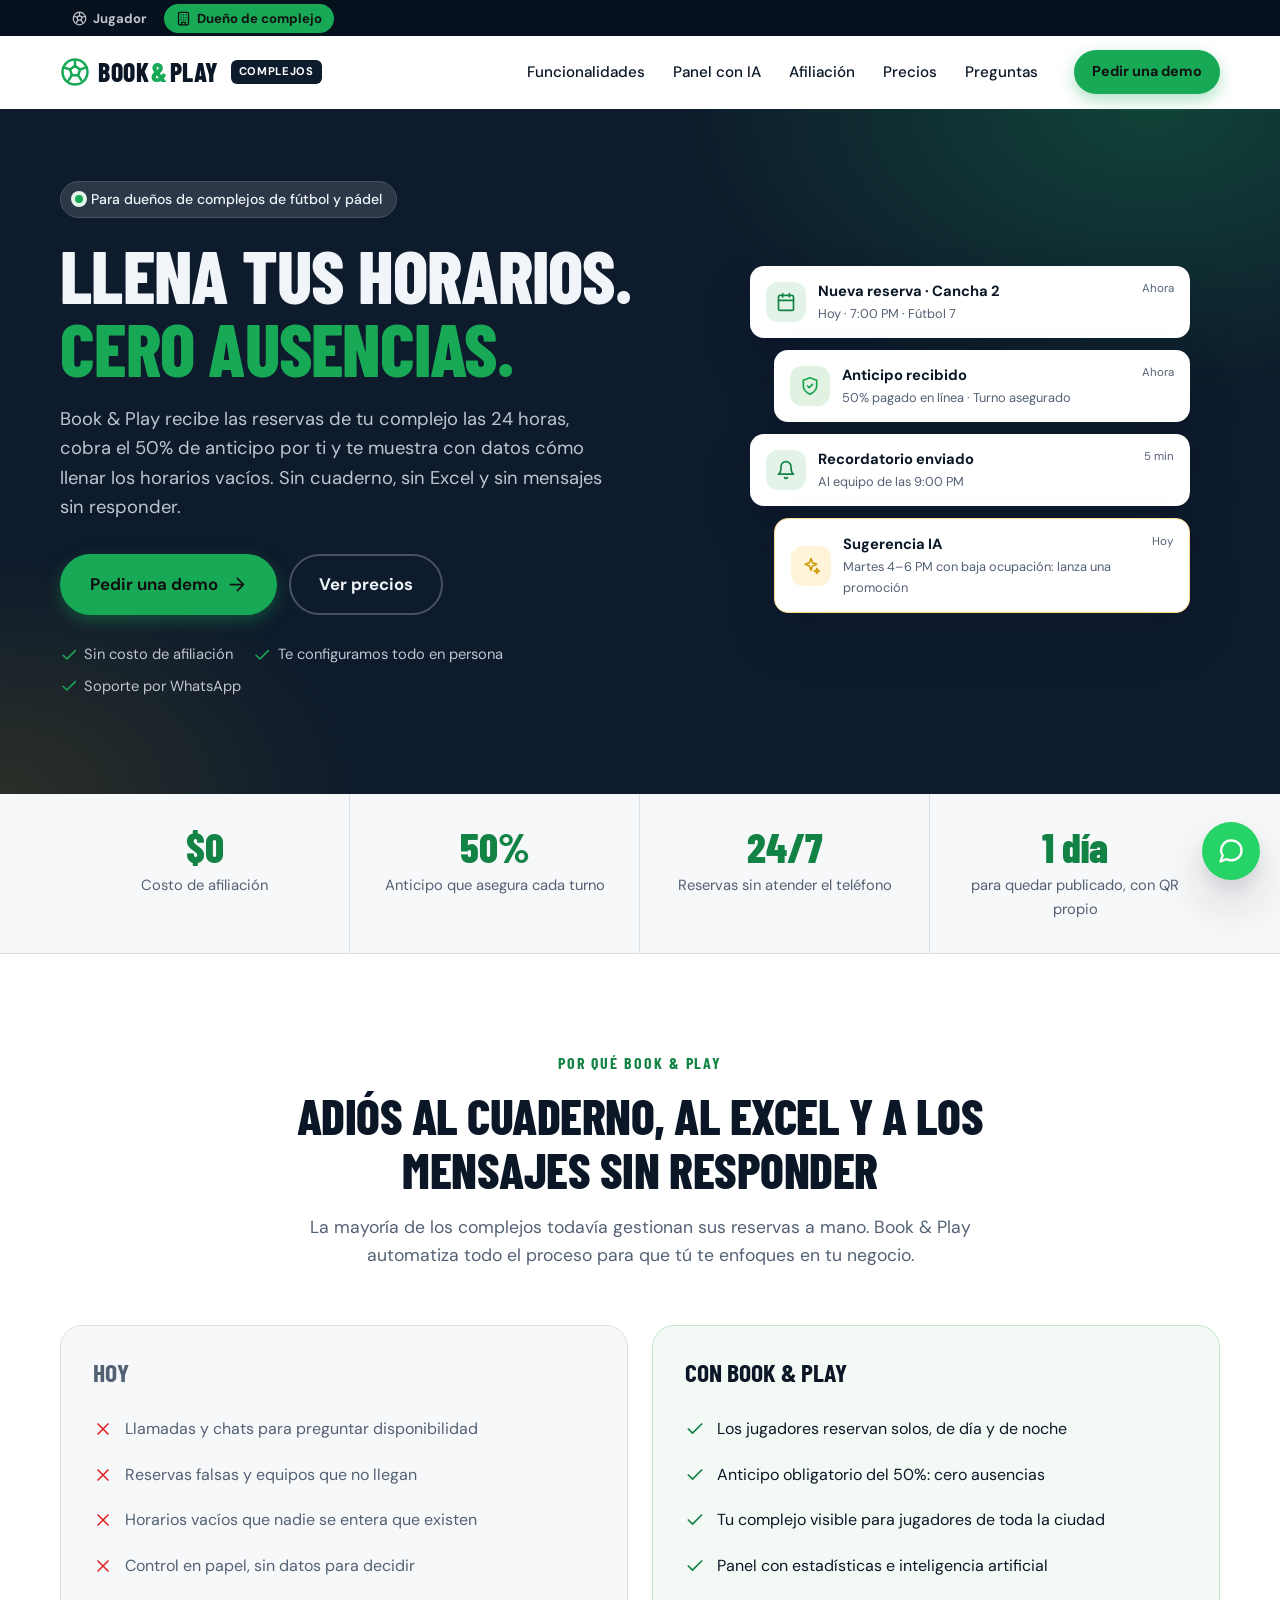
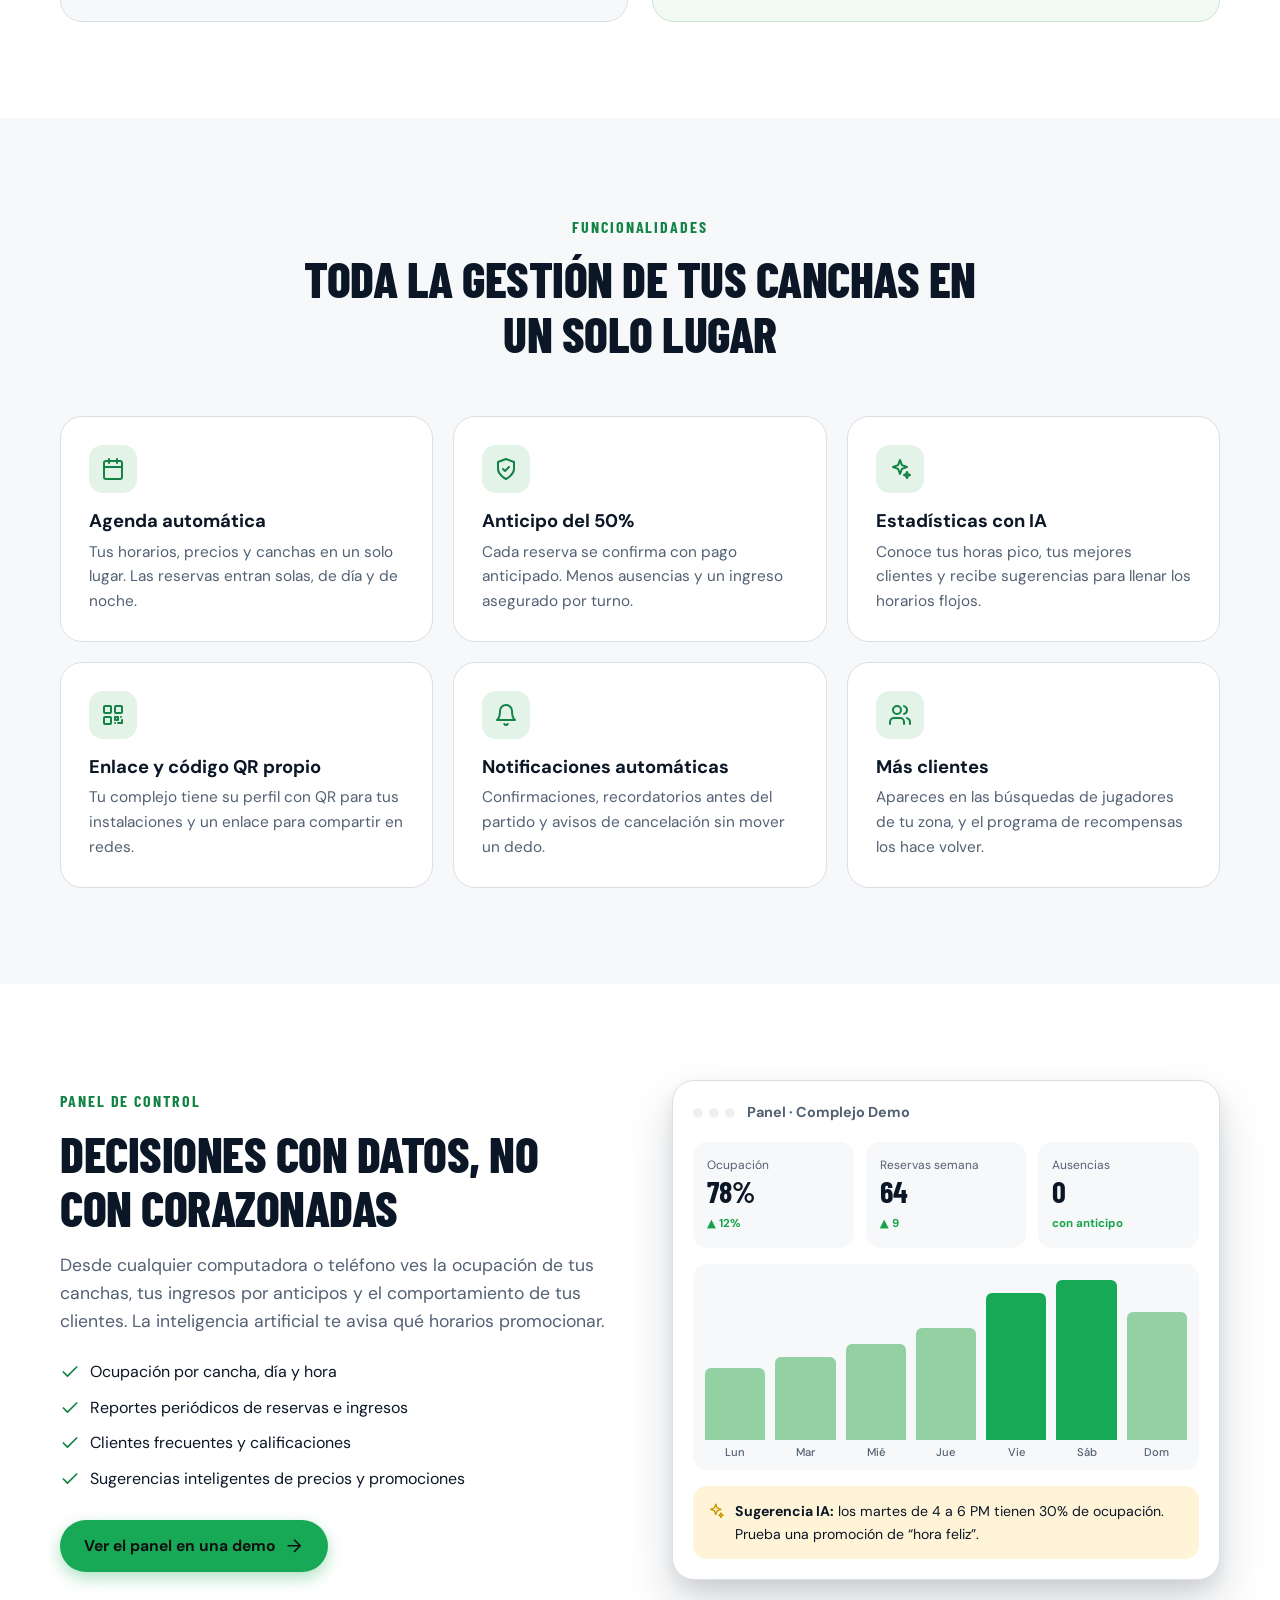
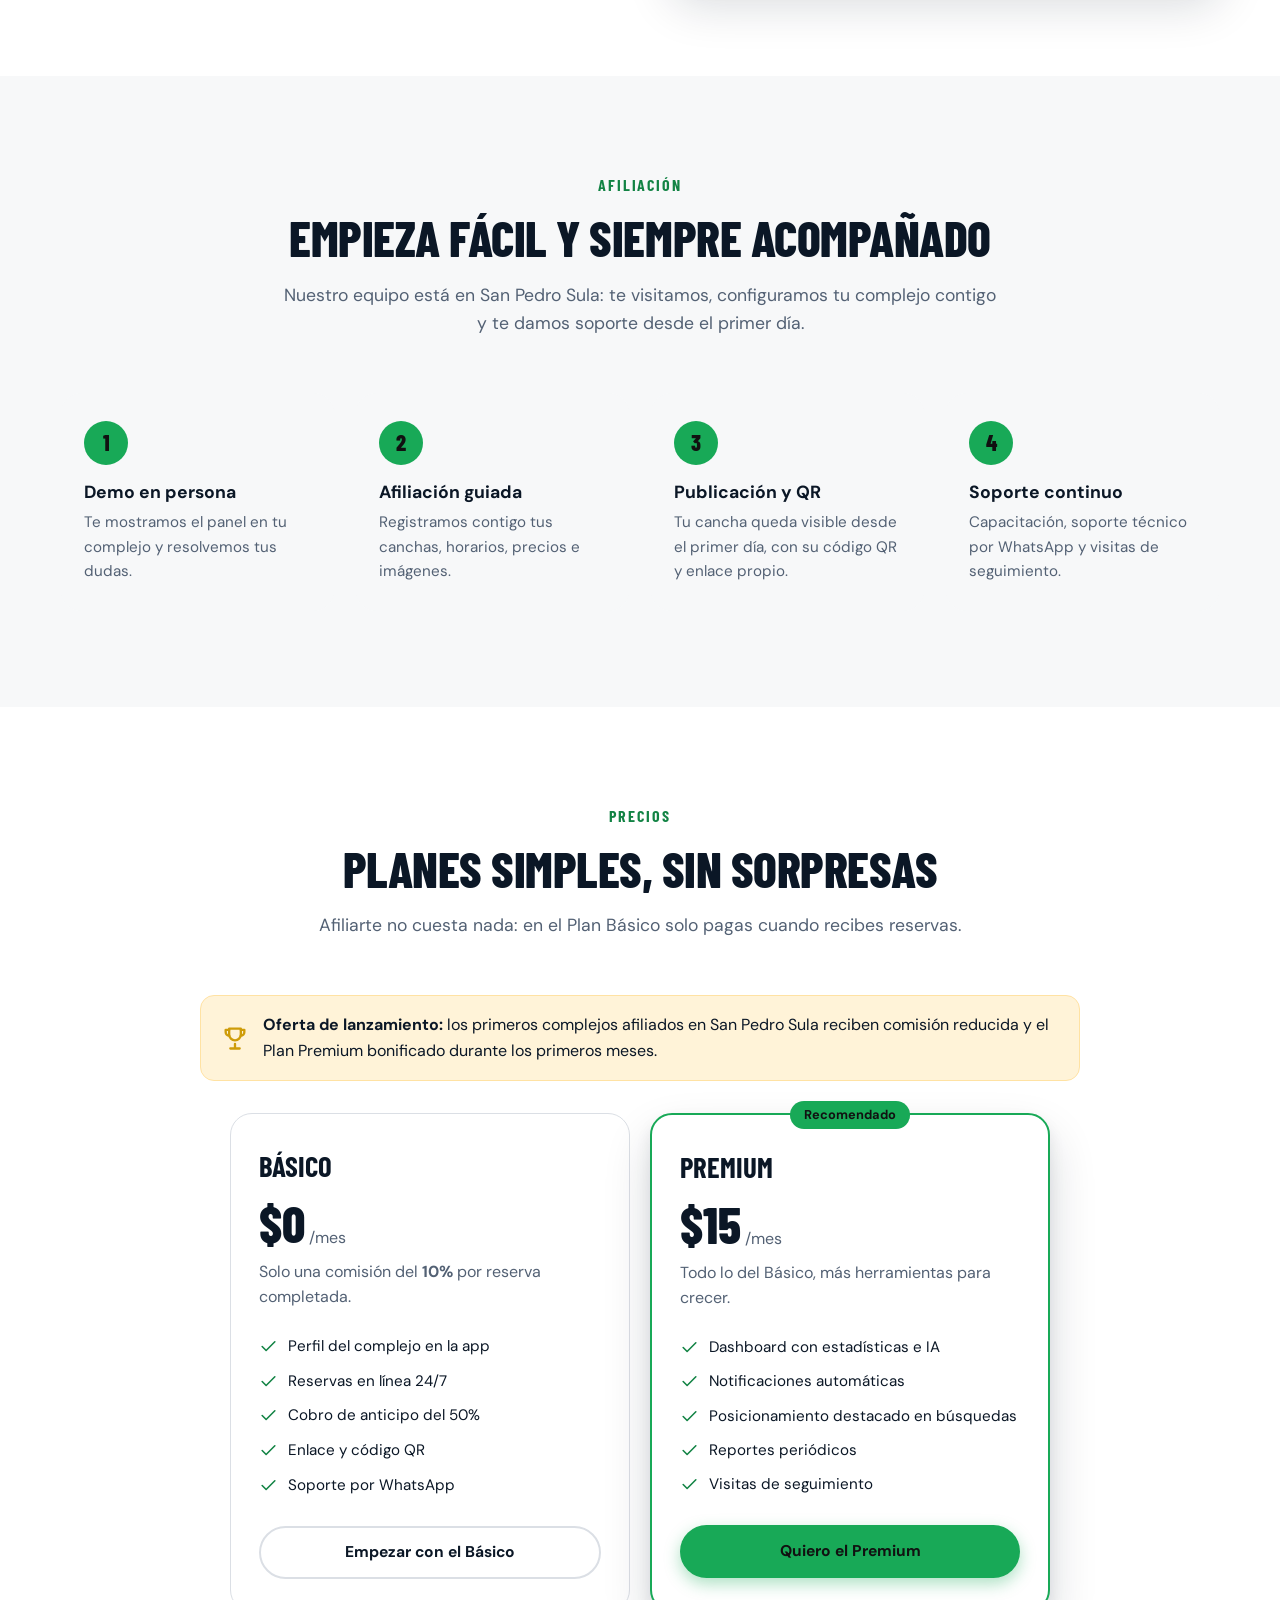
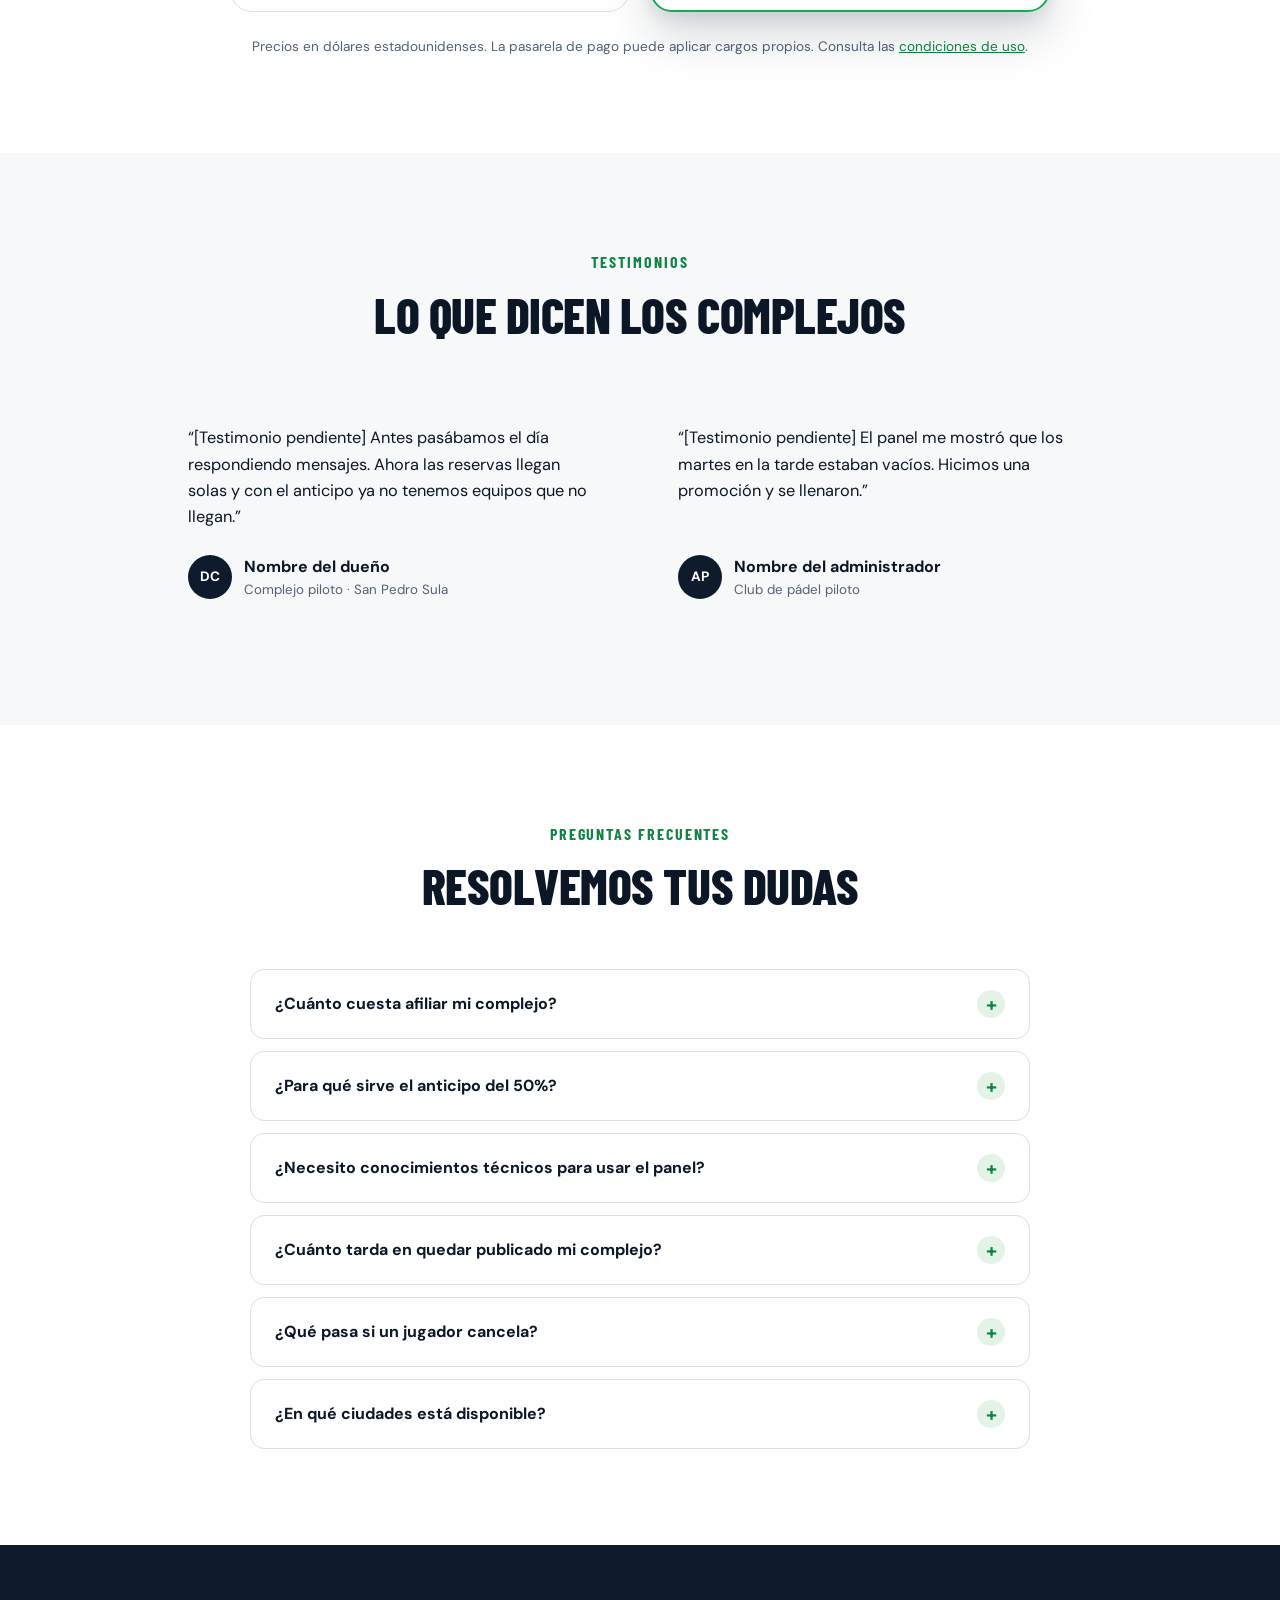
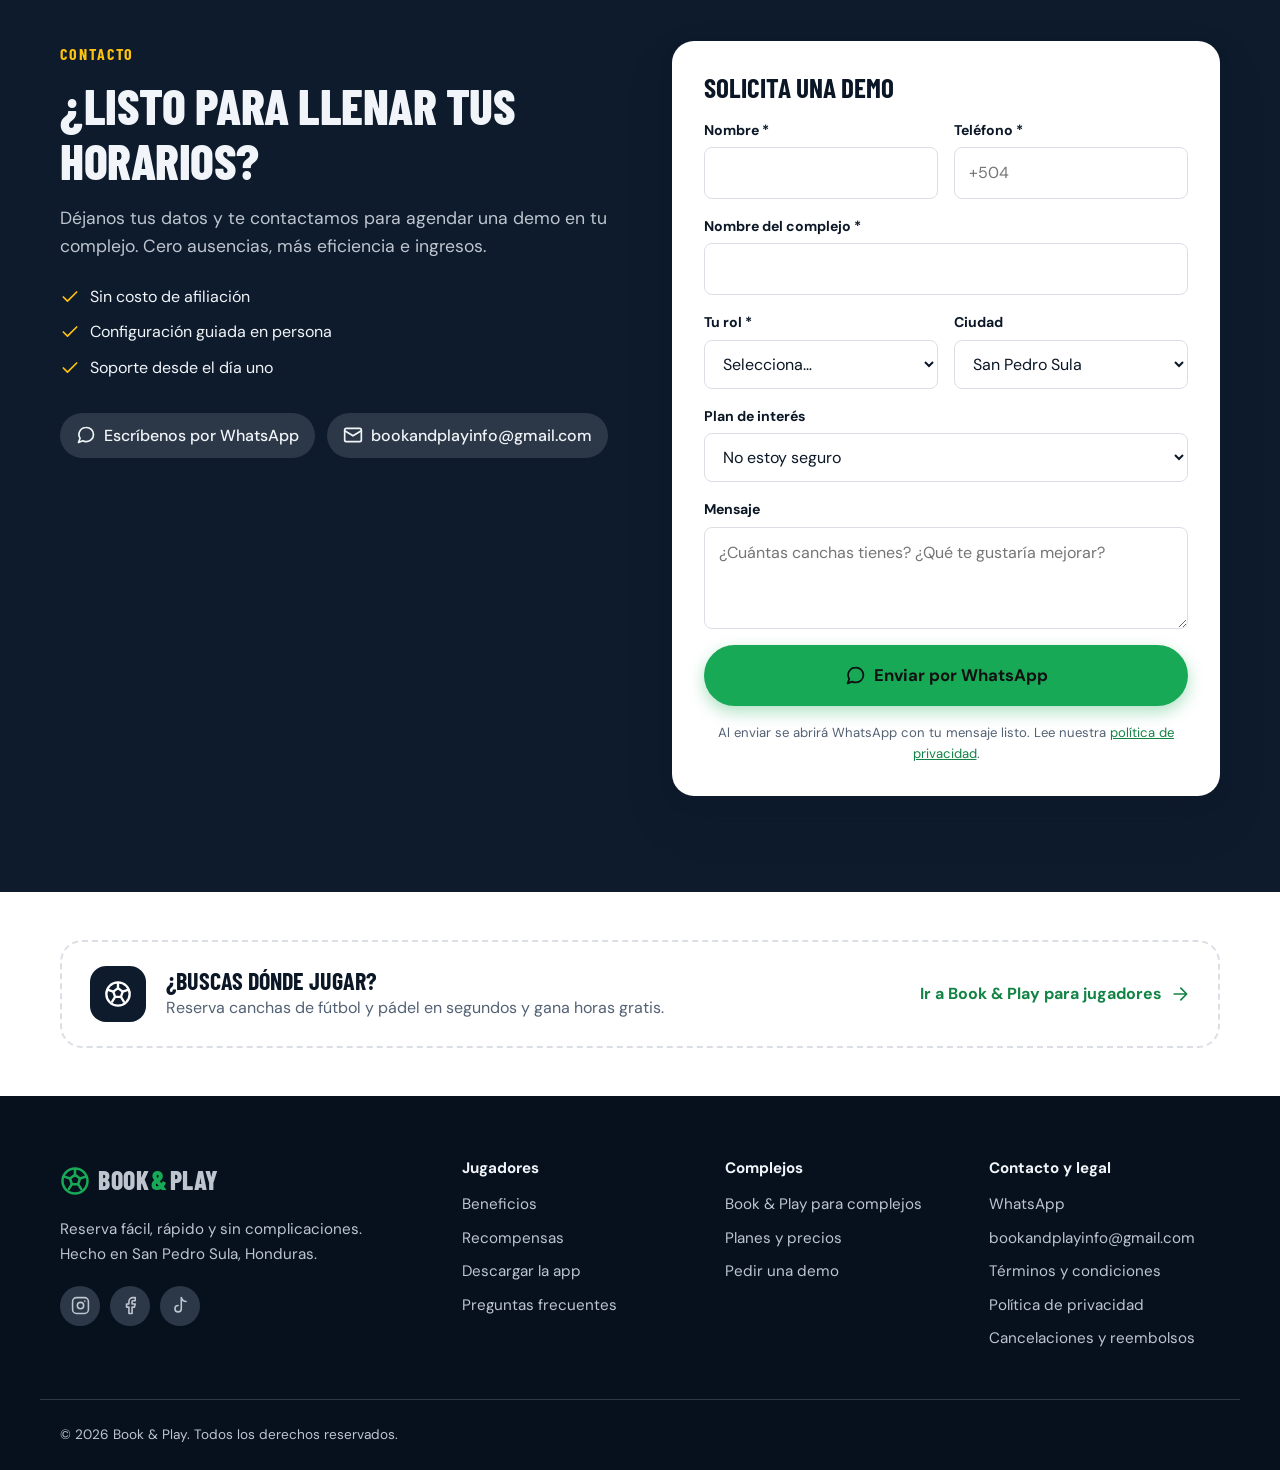
==== commit 5a97bea5: "Quitar la etiqueta "Soy:" del selector de público Co-Authored-By: Claude Opus 5.5 <noreply@anthropic" ====
--- a/complejos.html
+++ b/complejos.html
@@ -59,7 +59,6 @@
   <header class="site-header" data-header>
     <nav class="audience-bar" aria-label="Elige tu perfil">
       <div class="container audience-bar__inner">
-        <span class="audience-bar__label">Soy:</span>
         <a class="audience-bar__link" href="index.html"><svg><use href="#i-ball"/></svg> Jugador</a>
         <a class="audience-bar__link" href="complejos.html" aria-current="page"><svg><use href="#i-building"/></svg> Dueño de complejo</a>
       </div>
--- a/css/styles.css
+++ b/css/styles.css
@@ -507,11 +507,10 @@
    SEPARACIÓN POR PÚBLICO (jugadores / complejos)
    ===================================================================== */
 
-/* ---------- Barra selectora "Soy: Jugador | Dueño de complejo" ---------- */
+/* ---------- Barra selectora "Jugador | Dueño de complejo" ---------- */
 .site-header:has(.audience-bar) { --header-h: 108px; }
 .audience-bar { background: var(--secondary-900); }
 .audience-bar__inner { display: flex; align-items: center; gap: 6px; height: 36px; }
-.audience-bar__label { margin-right: 4px; font-size: .8rem; color: var(--color-text-on-dark-muted); }
 .audience-bar__link {
   display: inline-flex; align-items: center; gap: 6px; padding: 4px 12px; border-radius: var(--radius-pill);
   font-size: .82rem; font-weight: 700; text-decoration: none; color: var(--color-text-on-dark-muted);
